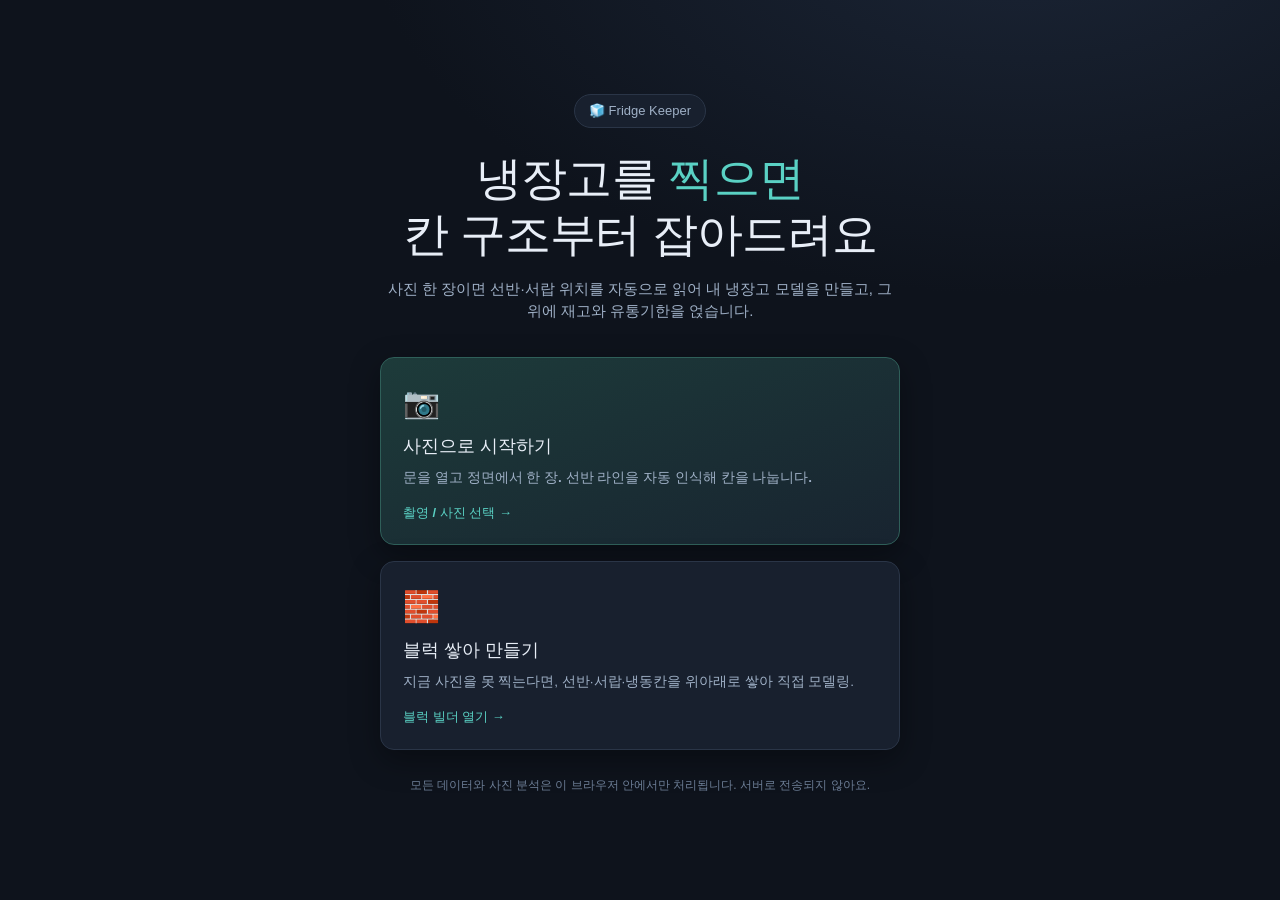
==== index.html @ f1666bd2 "냉장칸·냉장고문·냉동칸 세 구역을 각각 찍어 한 냉장고로 합치도록 변경 사진 한 장으로 냉장고 전체 구조를 잡게 돼 있었지만, 실제 냉장고는 한 장에 담기지 않는다. 구역별로 찍어" ====
<!DOCTYPE html>
<html lang="ko">
<head>
<meta charset="utf-8" />
<meta name="viewport" content="width=device-width, initial-scale=1, viewport-fit=cover" />
<title>냉장고 재고 정리 · Fridge Keeper</title>
<meta name="description" content="냉장고 사진 한 장으로 칸 구조를 자동으로 파악하고, 칸마다 식재료 재고와 유통기한을 관리하는 앱" />
<meta name="theme-color" content="#0f1520" />
<link rel="stylesheet" href="assets/styles.css" />
<link rel="icon" href="data:image/svg+xml,%3Csvg xmlns='http://www.w3.org/2000/svg' viewBox='0 0 32 32'%3E%3Ctext y='26' font-size='26'%3E%F0%9F%A7%8A%3C/text%3E%3C/svg%3E" />
</head>
<body>

<!-- ─────────────── 1. 시작 화면 ─────────────── -->
<section class="screen" id="screen-welcome" data-screen="welcome">
  <div class="hero">
    <div class="hero-badge">🧊 Fridge Keeper</div>
    <h1>냉장고를 <em>찍으면</em><br />칸 구조부터 잡아드려요</h1>
    <p class="hero-sub">
      사진 한 장이면 선반·서랍 위치를 자동으로 읽어 내 냉장고 모델을 만들고,
      그 위에 재고와 유통기한을 얹습니다.
    </p>

    <div class="start-grid">
      <button class="start-card primary" id="btn-start-photo">
        <span class="start-icon">📷</span>
        <span class="start-title">사진으로 시작하기</span>
        <span class="start-desc">문을 열고 정면에서 한 장. 선반 라인을 자동 인식해 칸을 나눕니다.</span>
        <span class="start-cta">촬영 / 사진 선택 →</span>
      </button>

      <button class="start-card" id="btn-start-blocks">
        <span class="start-icon">🧱</span>
        <span class="start-title">블럭 쌓아 만들기</span>
        <span class="start-desc">지금 사진을 못 찍는다면, 선반·서랍·냉동칸을 위아래로 쌓아 직접 모델링.</span>
        <span class="start-cta">블럭 빌더 열기 →</span>
      </button>
    </div>

    <p class="hero-note" id="welcome-resume-wrap" hidden>
      저장된 냉장고가 있습니다 —
      <button class="linkish" id="btn-resume">이어서 사용하기</button>
    </p>
    <p class="hero-note tiny">모든 데이터와 사진 분석은 이 브라우저 안에서만 처리됩니다. 서버로 전송되지 않아요.</p>
  </div>
</section>

<!-- ─────────────── 2. 사진 스캔 화면 ─────────────── -->
<section class="screen" id="screen-scan" data-screen="scan" hidden>
  <header class="topbar">
    <button class="ghost" data-back="welcome">← 뒤로</button>
    <strong>사진으로 구조 파악</strong>
    <button class="ghost" id="btn-scan-to-blocks">블럭으로 만들기</button>
  </header>

  <div class="scan-wrap">
    <p class="section-lead">냉장고 한 대는 사진 한 장에 다 담기지 않습니다. <b>구역별로 한 장씩</b> 찍어 하나로 합칩니다. 안 찍은 구역은 건너뛰어도 됩니다.</p>
    <div class="section-tabs" id="section-tabs"></div>

    <div class="scan-cols">
      <div class="editor-col">
        <!-- 업로드 -->
        <div class="pane" id="scan-upload">
          <label class="dropzone" id="dropzone">
            <input type="file" id="file-input" accept="image/*" capture="environment" hidden />
            <span class="dz-icon">📷</span>
            <span class="dz-title" id="dz-title">사진을 올려주세요</span>
            <span class="dz-desc" id="dz-desc"></span>
          </label>
          <ul class="tips">
            <li>내부 조명이 켜진 상태가 인식률이 가장 좋아요</li>
            <li>선반·포켓 앞면 라인이 가려지지 않게 살짝 물러나서 촬영</li>
            <li>눕혀 찍혔으면 인식 후 <b>↻ 회전</b>으로 세우면 됩니다</li>
          </ul>
        </div>

        <!-- 인식 결과 편집 -->
        <div class="pane" id="scan-result" hidden>
          <div class="editor-head">
            <span class="conf" id="conf-chip">분석 중…</span>
            <div class="editor-actions">
              <button class="chip" id="btn-add-line">+ 칸 나누기</button>
              <button class="chip" id="btn-rotate">↻ 회전</button>
              <button class="chip" id="btn-repick">다른 사진</button>
              <button class="chip" id="btn-drop-section">이 구역 지우기</button>
            </div>
          </div>
          <div class="photo-editor" id="photo-editor">
            <img id="photo-preview" alt="냉장고 구역 사진" />
            <div class="lines" id="lines-layer"></div>
          </div>
          <p class="hint">가로선 = 칸 경계. 선을 <b>위아래로 끌어</b> 맞추고 ✕ 로 지웁니다. 세로 점선은 자동 감지된 좌우 칸막이입니다.</p>
          <div class="zone-type-list" id="scan-zone-types"></div>
        </div>
      </div>

      <div class="preview-col">
        <h3>완성될 냉장고</h3>
        <div class="mini-fridge" id="scan-preview"></div>
        <p class="compose-note" id="compose-note"></p>
        <button class="primary big" id="btn-confirm-scan">이 구조로 시작하기 →</button>
      </div>
    </div>
  </div>
</section>

<!-- ─────────────── 3. 블럭 빌더 화면 ─────────────── -->
<section class="screen" id="screen-blocks" data-screen="blocks" hidden>
  <header class="topbar">
    <button class="ghost" data-back="welcome">← 뒤로</button>
    <strong>블럭 쌓기로 냉장고 만들기</strong>
    <button class="ghost" id="btn-blocks-to-scan">사진으로 만들기</button>
  </header>

  <div class="blocks-wrap">
    <div class="builder-col">
      <div class="palette" id="palette"></div>
      <ol class="block-list" id="block-list"></ol>
      <label class="field door-field">
        <span>도어 포켓</span>
        <select id="blocks-door">
          <option value="0">없음</option>
          <option value="2">2칸</option>
          <option value="3" selected>3칸</option>
          <option value="4">4칸</option>
        </select>
      </label>
    </div>
    <div class="preview-col">
      <h3>미리보기</h3>
      <div class="mini-fridge" id="blocks-preview"></div>
      <button class="primary big" id="btn-confirm-blocks">이 구조로 시작하기 →</button>
      <p class="hint">위에서부터 아래로 쌓입니다. 블럭을 눌러 높이·좌우 분할·이름을 바꿔보세요.</p>
    </div>
  </div>
</section>

<!-- ─────────────── 4. 메인 앱 ─────────────── -->
<section class="screen" id="screen-main" data-screen="main" hidden>
  <header class="appbar">
    <div class="appbar-left">
      <span class="logo">🧊</span>
      <input id="fridge-name" class="name-input" maxlength="24" />
    </div>
    <div class="stat-pills" id="stat-pills"></div>
    <div class="appbar-right">
      <input id="search" class="search" type="search" placeholder="식재료 검색…" />
      <div class="menu">
        <button class="ghost" id="btn-menu">⋯</button>
        <div class="menu-pop" id="menu-pop" hidden>
          <button data-menu="rebuild">구조 다시 만들기</button>
          <button data-menu="aikey">AI 인식 설정</button>
          <button data-menu="export">JSON 내보내기</button>
          <button data-menu="import">JSON 가져오기</button>
          <button data-menu="reset" class="danger">전체 초기화</button>
        </div>
      </div>
    </div>
  </header>

  <main class="app-body">
    <div class="fridge-col">
      <div class="fridge-stage" id="fridge-stage"></div>
      <div class="legend">
        <span><i class="dot ok"></i> 넉넉</span>
        <span><i class="dot warn"></i> 임박 (3일 이내)</span>
        <span><i class="dot bad"></i> 지남</span>
        <span class="legend-hint">칸을 클릭하면 재고가 열립니다</span>
      </div>
    </div>

    <aside class="side-col">
      <div class="tabs">
        <button class="tab active" data-tab="zone">선택한 칸</button>
        <button class="tab" data-tab="alerts">유통기한</button>
        <button class="tab" data-tab="all">전체 목록</button>
      </div>

      <div class="tab-pane" data-pane="zone">
        <div class="zone-head" id="zone-head"></div>
        <button class="scan-items-btn" id="btn-scan-items">📸 사진으로 이 칸 채우기 <span class="sub">AI가 품목을 읽어 후보를 만들어줍니다</span></button>
        <form class="add-form" id="add-form">
          <input type="hidden" id="item-id" />
          <div class="row">
            <input id="item-name" placeholder="식재료 이름 (예: 대파)" required maxlength="30" />
          </div>
          <div class="row">
            <select id="item-cat"></select>
            <input id="item-qty" type="number" min="0" step="0.5" value="1" />
            <input id="item-unit" placeholder="단위" value="개" maxlength="6" />
          </div>
          <div class="row">
            <label class="mini-label">유통기한
              <input id="item-exp" type="date" />
            </label>
            <div class="quick-dates">
              <button type="button" class="chip" data-days="3">+3일</button>
              <button type="button" class="chip" data-days="7">+7일</button>
              <button type="button" class="chip" data-days="30">+30일</button>
            </div>
          </div>
          <div class="row">
            <input id="item-memo" placeholder="메모 (선택)" maxlength="60" />
          </div>
          <div class="row form-actions">
            <button class="primary" type="submit" id="submit-item">칸에 담기</button>
            <button class="ghost" type="button" id="cancel-edit" hidden>편집 취소</button>
          </div>
        </form>
        <ul class="item-list" id="zone-items"></ul>
      </div>

      <div class="tab-pane" data-pane="alerts" hidden>
        <ul class="item-list" id="alert-items"></ul>
      </div>

      <div class="tab-pane" data-pane="all" hidden>
        <ul class="item-list" id="all-items"></ul>
      </div>
    </aside>
  </main>
  <input type="file" id="import-input" accept="application/json" hidden />
</section>

<!-- ─────────────── AI 품목 인식 모달 ─────────────── -->
<div class="modal" id="modal-scan" hidden>
  <div class="modal-card">
    <header class="modal-head">
      <strong>📸 사진으로 품목 담기</strong>
      <span class="modal-zone" id="scan-target"></span>
      <button class="ghost" data-close-modal>✕</button>
    </header>

    <div class="modal-body">
      <div class="pane" id="ai-pick">
        <label class="dropzone slim" id="ai-dropzone">
          <input type="file" id="ai-file" accept="image/*" capture="environment" hidden />
          <span class="dz-icon">📷</span>
          <span class="dz-title">칸 사진을 찍거나 선택</span>
          <span class="dz-desc" id="ai-key-hint"></span>
        </label>
        <div class="demo-block">
          <p class="demo-title">API 키 없이 먼저 보기 — 실제 냉장고 사진 판독 샘플</p>
          <div class="demo-buttons" id="ai-demo-buttons"></div>
        </div>
      </div>

      <div class="pane" id="ai-busy" hidden>
        <p class="busy">사진을 판독하는 중…<br /><span class="tiny" id="ai-busy-sub"></span></p>
      </div>

      <div class="pane" id="ai-result" hidden>
        <p class="ai-summary" id="ai-summary"></p>
        <ul class="cand-list" id="ai-candidates"></ul>
        <p class="ai-warn" id="ai-unident"></p>
      </div>
    </div>

    <footer class="modal-foot" id="ai-foot" hidden>
      <button class="ghost" id="ai-back">다른 사진</button>
      <button class="primary" id="ai-commit">선택한 품목 담기</button>
    </footer>
  </div>
</div>

<!-- ─────────────── AI 설정 모달 ─────────────── -->
<div class="modal" id="modal-key" hidden>
  <div class="modal-card narrow">
    <header class="modal-head">
      <strong>AI 인식 설정</strong>
      <button class="ghost" data-close-modal>✕</button>
    </header>
    <div class="modal-body">
      <p class="tiny dim">
        사진 판독은 Claude 비전 모델(<code id="ai-model-name"></code>)을 브라우저에서 직접 호출합니다.
        키는 이 브라우저의 localStorage에만 저장되고 다른 서버로 전송되지 않지만,
        <b>브라우저에 키를 두는 것은 안전한 방식이 아닙니다.</b> 본인 기기에서 개인용으로만 쓰고,
        쓰지 않을 땐 지워두세요. 공용 PC에서는 등록하지 마세요.
      </p>
      <input id="ai-key-input" class="key-input" type="password" placeholder="sk-ant-..." autocomplete="off" />
      <div class="key-actions">
        <button class="ghost" id="ai-key-clear">키 삭제</button>
        <button class="primary" id="ai-key-save">저장</button>
      </div>
      <p class="tiny dim">키 없이도 아래 샘플 판독 결과로 기능을 그대로 체험할 수 있습니다.</p>
    </div>
  </div>
</div>

<div class="toast" id="toast" hidden></div>

<script src="js/store.js"></script>
<script src="js/render.js"></script>
<script src="js/vision.js"></script>
<script src="js/blocks.js"></script>
<script src="js/ai-demo.js"></script>
<script src="js/ai.js"></script>
<script src="js/app.js"></script>
</body>
</html>
---- assets/styles.css ----
/* ── Fridge Keeper ─────────────────────────────────────────── */
:root{
  --bg:#0e131c; --bg-2:#141b27; --panel:#18202e; --panel-2:#1e2836;
  --line:#2a3547; --line-soft:#222c3c;
  --ink:#e8eef7; --ink-dim:#9fb0c6; --ink-faint:#6c7d95;
  --brand:#5ad1c4; --brand-ink:#06231f;
  --ok:#4ade80; --warn:#fbbf24; --bad:#f87171;
  --radius:14px; --radius-sm:9px;
  --shadow:0 10px 30px rgba(0,0,0,.35);
  font-synthesis-weight:none;
  color-scheme:dark;
}
*{box-sizing:border-box}
[hidden]{display:none !important}
input,select,button{accent-color:var(--brand)}
html,body{margin:0;height:100%}
html{background:var(--bg)}
body{
  background:radial-gradient(1200px 700px at 80% -10%, #1b2536 0%, var(--bg) 55%) fixed;
  color:var(--ink);
  font-family:-apple-system,BlinkMacSystemFont,"Apple SD Gothic Neo","Pretendard","Noto Sans KR",Segoe UI,Roboto,sans-serif;
  font-size:15px; line-height:1.5; -webkit-text-size-adjust:100%;
}
button,input,select{font:inherit;color:inherit}
button{cursor:pointer;border:none;background:none}
h1,h2,h3{margin:0;font-weight:700;letter-spacing:-.02em}
em{font-style:normal;color:var(--brand)}
.screen{min-height:100dvh;display:flex;flex-direction:column}

/* buttons */
.primary{background:var(--brand);color:var(--brand-ink);font-weight:700;border-radius:var(--radius-sm);padding:10px 16px}
.primary:hover{filter:brightness(1.08)}
.primary.big{width:100%;padding:14px;font-size:16px;margin-top:14px}
.ghost{color:var(--ink-dim);padding:8px 12px;border-radius:var(--radius-sm)}
.ghost:hover{background:var(--panel-2);color:var(--ink)}
.chip{background:var(--panel-2);border:1px solid var(--line);color:var(--ink-dim);
  border-radius:999px;padding:5px 11px;font-size:12.5px}
.chip:hover{border-color:var(--brand);color:var(--ink)}
.chip.on{background:var(--brand);border-color:var(--brand);color:var(--brand-ink);font-weight:700}
.linkish{color:var(--brand);text-decoration:underline;padding:0}
.danger{color:var(--bad)}

/* ── 시작 화면 ── */
.hero{margin:auto;max-width:880px;padding:48px 22px;text-align:center}
.hero-badge{display:inline-block;background:var(--panel);border:1px solid var(--line);
  border-radius:999px;padding:6px 14px;font-size:13px;color:var(--ink-dim);margin-bottom:22px}
.hero h1{font-size:clamp(30px,6vw,46px);line-height:1.22}
.hero-sub{color:var(--ink-dim);max-width:520px;margin:16px auto 34px}
.start-grid{display:grid;gap:16px;grid-template-columns:repeat(auto-fit,minmax(270px,1fr));text-align:left}
.start-card{background:var(--panel);border:1px solid var(--line);border-radius:var(--radius);
  padding:22px;display:flex;flex-direction:column;gap:8px;transition:.16s;box-shadow:var(--shadow)}
.start-card:hover{transform:translateY(-3px);border-color:var(--brand)}
.start-card.primary{background:linear-gradient(160deg,#1d3b3a,#182430);color:var(--ink);border-color:#2f5f59}
.start-icon{font-size:30px}
.start-title{font-size:18px;font-weight:700}
.start-desc{color:var(--ink-dim);font-size:13.5px;line-height:1.55}
.start-cta{color:var(--brand);font-size:13px;font-weight:700;margin-top:6px}
.hero-note{color:var(--ink-dim);margin-top:26px;font-size:13.5px}
.hero-note.tiny{font-size:12px;color:var(--ink-faint)}

/* ── 공통 바 ── */
.topbar{display:flex;align-items:center;justify-content:space-between;gap:10px;
  padding:12px 16px;border-bottom:1px solid var(--line);background:var(--bg-2);position:sticky;top:0;z-index:5}
.topbar strong{font-size:15px}

/* ── 스캔 ── */
.scan-wrap{flex:1;padding:20px;max-width:1120px;margin:0 auto;width:100%}
.dropzone{display:flex;flex-direction:column;align-items:center;gap:10px;text-align:center;
  border:2px dashed var(--line);border-radius:var(--radius);padding:56px 24px;cursor:pointer;background:var(--panel);transition:.16s}
.dropzone:hover,.dropzone.drag{border-color:var(--brand);background:var(--panel-2)}
.dz-icon{font-size:40px}
.dz-title{font-size:17px;font-weight:700}
.dz-desc{color:var(--ink-dim);font-size:13.5px}
.tips{color:var(--ink-faint);font-size:13px;margin:20px auto 0;max-width:560px;padding-left:20px}
.tips li{margin:6px 0}

.scan-cols{display:grid;grid-template-columns:1.35fr .8fr;gap:22px;align-items:start}
.editor-head{display:flex;justify-content:space-between;align-items:center;gap:10px;margin-bottom:10px;flex-wrap:wrap}
.editor-actions{display:flex;gap:6px;flex-wrap:wrap}
.conf{font-size:13px;color:var(--ink-dim);background:var(--panel);border:1px solid var(--line);
  border-radius:999px;padding:5px 12px}
.conf b{color:var(--ink)}
.photo-editor{position:relative;display:inline-block;border-radius:var(--radius);overflow:hidden;
  background:#000;border:1px solid var(--line);touch-action:none;user-select:none;max-width:100%}
.photo-editor img{display:block;max-width:100%;max-height:66dvh;width:auto;height:auto}
.lines{position:absolute;inset:0}
.shelf-line{position:absolute;left:0;right:0;height:0;cursor:ns-resize}
.shelf-line::before{content:"";position:absolute;left:0;right:0;top:-1px;height:2px;
  background:var(--brand);box-shadow:0 0 0 1px rgba(0,0,0,.45)}
.shelf-line::after{content:"";position:absolute;left:0;right:0;top:-11px;height:22px}
.shelf-line .grip{position:absolute;left:8px;top:-11px;height:22px;padding:0 9px;border-radius:999px;
  background:var(--brand);color:var(--brand-ink);font-size:11px;font-weight:700;display:flex;align-items:center}
.shelf-line .kill{position:absolute;right:8px;top:-11px;width:22px;height:22px;border-radius:50%;
  background:rgba(10,14,20,.85);color:#fff;font-size:12px;line-height:22px;text-align:center;border:1px solid var(--line)}
.split-line{position:absolute;width:0;border-left:2px dashed rgba(90,209,196,.75);pointer-events:none}
.hint{color:var(--ink-faint);font-size:12.5px;margin-top:10px}

.preview-col h3{font-size:14px;color:var(--ink-dim);margin-bottom:10px}
.mini-fridge{background:var(--panel);border:1px solid var(--line);border-radius:var(--radius);padding:12px}
.mini-fridge svg{display:block;width:100%;height:auto}
.zone-type-list{margin-top:12px;display:flex;flex-direction:column;gap:6px;max-height:230px;overflow:auto}
.zone-type-row{display:flex;align-items:center;gap:8px;background:var(--panel);border:1px solid var(--line);
  border-radius:var(--radius-sm);padding:6px 8px}
.zone-type-row input{flex:1;min-width:0;background:transparent;border:none;font-size:13.5px}
.zone-type-row select{background:var(--panel-2);border:1px solid var(--line);border-radius:7px;padding:4px 6px;font-size:12.5px}
.field{display:flex;align-items:center;justify-content:space-between;gap:10px;margin-top:12px;
  background:var(--panel);border:1px solid var(--line);border-radius:var(--radius-sm);padding:8px 12px;font-size:13.5px}
.field select{background:var(--panel-2);border:1px solid var(--line);border-radius:7px;padding:5px 8px}

/* ── 블럭 빌더 ── */
.blocks-wrap{flex:1;padding:20px;max-width:1000px;margin:0 auto;width:100%;
  display:grid;grid-template-columns:1.25fr .75fr;gap:22px;align-items:start}
.palette{display:flex;gap:8px;flex-wrap:wrap;margin-bottom:14px}
.block-list{list-style:none;margin:0;padding:0;display:flex;flex-direction:column;gap:8px}
.block-row{background:var(--panel);border:1px solid var(--line);border-radius:var(--radius-sm);padding:10px 12px;
  display:grid;grid-template-columns:auto 1fr auto;gap:10px;align-items:center}
.block-row .bi{font-size:20px}
.block-row .bmeta{display:flex;flex-direction:column;gap:6px;min-width:0}
.block-row input.bname{background:transparent;border:none;font-weight:600;font-size:14px;padding:0}
.block-ctrls{display:flex;gap:6px;align-items:center;flex-wrap:wrap}
.block-ctrls label{font-size:11.5px;color:var(--ink-faint);display:flex;align-items:center;gap:4px}
.block-ctrls .uval{color:var(--ink-dim);min-width:2.2em}
.block-ctrls select,.block-ctrls input[type=range]{background:var(--panel-2);border:1px solid var(--line);
  border-radius:6px;padding:2px 5px;font-size:12px}
.block-move{display:flex;flex-direction:column;gap:3px}
.block-move button{width:26px;height:22px;border-radius:6px;background:var(--panel-2);border:1px solid var(--line);
  color:var(--ink-dim);font-size:11px;line-height:1}
.block-move button:hover{color:var(--ink);border-color:var(--brand)}
.empty-note{color:var(--ink-faint);font-size:13px;border:1px dashed var(--line);border-radius:var(--radius-sm);
  padding:22px;text-align:center}

/* ── 메인 앱 ── */
.appbar{display:flex;align-items:center;gap:14px;padding:10px 16px;border-bottom:1px solid var(--line);
  background:var(--bg-2);position:sticky;top:0;z-index:20;flex-wrap:wrap}
.appbar-left{display:flex;align-items:center;gap:8px}
.logo{font-size:20px}
.name-input{background:transparent;border:1px solid transparent;border-radius:7px;padding:5px 8px;
  font-weight:700;font-size:16px;width:13ch;min-width:9ch}
.name-input:hover,.name-input:focus{border-color:var(--line);outline:none;background:var(--panel)}
.stat-pills{display:flex;gap:7px;flex-wrap:wrap}
.pill{background:var(--panel);border:1px solid var(--line);border-radius:999px;padding:4px 11px;font-size:12.5px;color:var(--ink-dim)}
.pill b{color:var(--ink)}
.pill.warn{border-color:#5b4416;color:var(--warn)} .pill.warn b{color:var(--warn)}
.pill.bad{border-color:#5c2a2a;color:var(--bad)} .pill.bad b{color:var(--bad)}
.appbar-right{margin-left:auto;display:flex;align-items:center;gap:8px}
.search{background:var(--panel);border:1px solid var(--line);border-radius:999px;padding:7px 14px;width:190px}
.search:focus{outline:none;border-color:var(--brand)}
.menu{position:relative}
.menu-pop{position:absolute;right:0;top:110%;background:var(--panel);border:1px solid var(--line);
  border-radius:var(--radius-sm);box-shadow:var(--shadow);min-width:170px;padding:6px;z-index:30;display:flex;flex-direction:column}
.menu-pop button{text-align:left;padding:8px 10px;border-radius:7px;font-size:13.5px;color:var(--ink-dim)}
.menu-pop button:hover{background:var(--panel-2);color:var(--ink)}

.app-body{flex:1;display:grid;grid-template-columns:minmax(320px,1fr) minmax(340px,420px);gap:20px;
  padding:20px;max-width:1180px;margin:0 auto;width:100%;align-items:start}
.fridge-stage{background:var(--panel);border:1px solid var(--line);border-radius:var(--radius);padding:14px}
.fridge-stage svg{display:block;width:100%;height:auto;max-height:74dvh}
.legend{display:flex;gap:14px;flex-wrap:wrap;color:var(--ink-faint);font-size:12px;margin-top:10px;align-items:center}
.legend .dot{display:inline-block;width:8px;height:8px;border-radius:50%;margin-right:5px;vertical-align:middle}
.dot.ok{background:var(--ok)} .dot.warn{background:var(--warn)} .dot.bad{background:var(--bad)}
.legend-hint{margin-left:auto}

/* zone svg */
.zone{cursor:pointer}
.zone rect.zbg{fill:rgba(255,255,255,.045);stroke:var(--line);stroke-width:1;rx:4}
.zone:hover rect.zbg{fill:rgba(90,209,196,.14);stroke:var(--brand)}
.zone.sel rect.zbg{fill:rgba(90,209,196,.2);stroke:var(--brand);stroke-width:2}
.zone text{fill:var(--ink);font-size:8px;font-weight:600;pointer-events:none}
.zone text.zcount{fill:var(--ink-faint);font-size:6.4px;font-weight:400}
.zone text.zitem{fill:var(--ink-dim);font-size:6.2px;font-weight:400}
.fridge-shell{fill:none;stroke:var(--line);stroke-width:2;rx:10}

/* side */
.side-col{background:var(--panel);border:1px solid var(--line);border-radius:var(--radius);
  padding:14px;position:sticky;top:78px}
.tabs{display:flex;gap:6px;margin-bottom:12px}
.tab{flex:1;padding:8px;border-radius:8px;font-size:13px;color:var(--ink-dim);background:var(--panel-2);border:1px solid var(--line)}
.tab.active{background:var(--brand);color:var(--brand-ink);font-weight:700;border-color:var(--brand)}
.zone-head{display:flex;align-items:baseline;gap:8px;margin-bottom:10px}
.zone-head h2{font-size:16px}
.zone-head span{color:var(--ink-faint);font-size:12.5px}
.add-form{display:flex;flex-direction:column;gap:8px;background:var(--panel-2);border:1px solid var(--line);
  border-radius:var(--radius-sm);padding:12px;margin-bottom:14px}
.add-form .row{display:flex;gap:8px;align-items:center}
.add-form input,.add-form select{background:var(--panel);border:1px solid var(--line);border-radius:7px;
  padding:8px 10px;min-width:0;flex:1}
.add-form input:focus,.add-form select:focus{outline:none;border-color:var(--brand)}
#item-qty{max-width:78px;flex:none} #item-unit{max-width:66px;flex:none}
.mini-label{display:flex;align-items:center;gap:6px;font-size:12px;color:var(--ink-faint);flex:1}
.quick-dates{display:flex;gap:5px}
.form-actions{justify-content:flex-end}

.item-list{list-style:none;margin:0;padding:0;display:flex;flex-direction:column;gap:7px;max-height:52dvh;overflow:auto}
.item{display:grid;grid-template-columns:auto 1fr auto;gap:10px;align-items:center;
  background:var(--panel-2);border:1px solid var(--line);border-radius:var(--radius-sm);padding:9px 11px}
.item.warn{border-color:#5b4416} .item.bad{border-color:#5c2a2a}
.item .emo{font-size:19px}
.item .info{min-width:0}
.item .nm{font-weight:600;font-size:14px;display:flex;gap:6px;align-items:center;flex-wrap:wrap}
.item .sub{color:var(--ink-faint);font-size:11.5px;margin-top:2px}
.item .dday{font-size:11px;padding:2px 7px;border-radius:999px;background:rgba(255,255,255,.06);color:var(--ink-dim)}
.item.warn .dday{background:rgba(251,191,36,.16);color:var(--warn)}
.item.bad .dday{background:rgba(248,113,113,.16);color:var(--bad)}
.item .acts{display:flex;gap:4px}
.item .acts button{width:28px;height:28px;border-radius:7px;background:var(--panel);border:1px solid var(--line);
  color:var(--ink-faint);font-size:12px}
.item .acts button:hover{color:var(--ink);border-color:var(--brand)}
.empty{color:var(--ink-faint);font-size:13px;text-align:center;padding:26px 10px;border:1px dashed var(--line);border-radius:var(--radius-sm)}

.toast{position:fixed;left:50%;bottom:26px;transform:translateX(-50%);background:var(--panel);
  border:1px solid var(--line);border-radius:999px;padding:10px 20px;font-size:13.5px;box-shadow:var(--shadow);z-index:100}

@media (max-width:900px){
  .scan-cols,.blocks-wrap,.app-body{grid-template-columns:1fr}
  .side-col{position:static}
  .appbar-right{width:100%;margin-left:0}
  .search{flex:1;width:auto}
  .fridge-stage svg{max-height:none}
  .item-list{max-height:none}
}

/* ── AI 품목 인식 ── */
.scan-items-btn{width:100%;display:flex;flex-direction:column;gap:2px;align-items:flex-start;
  background:linear-gradient(120deg,#1d3b3a,#1a2331);border:1px solid #2f5f59;border-radius:var(--radius-sm);
  padding:11px 14px;margin-bottom:12px;font-weight:700;font-size:14px}
.scan-items-btn:hover{border-color:var(--brand)}
.scan-items-btn .sub{font-weight:400;font-size:11.5px;color:var(--ink-dim)}

.modal{position:fixed;inset:0;background:rgba(6,10,16,.72);display:flex;align-items:center;
  justify-content:center;padding:18px;z-index:200}
.modal-card{background:var(--panel);border:1px solid var(--line);border-radius:var(--radius);
  box-shadow:var(--shadow);width:min(560px,100%);max-height:88dvh;display:flex;flex-direction:column}
.modal-card.narrow{width:min(430px,100%)}
.modal-head{display:flex;align-items:center;gap:10px;padding:13px 16px;border-bottom:1px solid var(--line)}
.modal-head strong{font-size:15px}
.modal-head .ghost{margin-left:auto}
.modal-zone{font-size:12.5px;color:var(--brand);background:rgba(90,209,196,.12);
  border-radius:999px;padding:3px 10px}
.modal-body{padding:16px;overflow:auto}
.modal-foot{display:flex;gap:8px;justify-content:flex-end;padding:12px 16px;border-top:1px solid var(--line)}
.dropzone.slim{padding:28px 18px}
.demo-block{margin-top:16px;border-top:1px dashed var(--line);padding-top:14px}
.demo-title{font-size:12.5px;color:var(--ink-faint);margin:0 0 9px}
.demo-buttons{display:flex;gap:7px;flex-wrap:wrap}
.busy{text-align:center;color:var(--ink-dim);padding:34px 10px;font-size:14px}
.tiny{font-size:11.5px} .dim{color:var(--ink-faint)}
.ai-summary{font-size:13px;color:var(--ink-dim);background:var(--panel-2);border:1px solid var(--line);
  border-radius:var(--radius-sm);padding:10px 12px;margin:0 0 12px}
.ai-warn{font-size:12px;color:var(--warn);background:rgba(251,191,36,.08);border:1px solid #5b4416;
  border-radius:var(--radius-sm);padding:9px 11px;margin:12px 0 0}
.cand-list{list-style:none;margin:0;padding:0;display:flex;flex-direction:column;gap:6px}
.cand{display:grid;grid-template-columns:auto auto 1fr auto;gap:9px;align-items:center;
  background:var(--panel-2);border:1px solid var(--line);border-radius:var(--radius-sm);padding:8px 11px}
.cand input[type=checkbox]{width:17px;height:17px;flex:none}
.cand .emo{font-size:18px}
.cand .nm{display:block;font-size:13.5px;font-weight:600}
.cand .meta{display:block;font-size:11px;color:var(--ink-faint);margin-top:3px;line-height:1.45}
.cand .conf{font-size:10.5px;padding:2px 7px;border-radius:999px;white-space:nowrap;
  background:rgba(74,222,128,.14);color:var(--ok)}
.cand .conf.mid{background:rgba(251,191,36,.14);color:var(--warn)}
.cand .conf.low{background:rgba(248,113,113,.14);color:var(--bad)}
.cand.off{opacity:.5}
.key-input{width:100%;background:var(--panel-2);border:1px solid var(--line);border-radius:var(--radius-sm);
  padding:10px 12px;margin:12px 0}
.key-actions{display:flex;gap:8px;justify-content:flex-end;margin-bottom:12px}
code{background:var(--panel-2);border-radius:5px;padding:1px 5px;font-size:11.5px}

/* ── 구역별 스캔 ── */
.section-lead{color:var(--ink-dim);font-size:13.5px;margin:0 0 12px}
.section-tabs{display:flex;gap:8px;margin-bottom:16px;flex-wrap:wrap}
.section-tab{flex:1;min-width:130px;display:flex;flex-direction:column;gap:3px;align-items:flex-start;
  background:var(--panel);border:1px solid var(--line);border-radius:var(--radius-sm);padding:9px 13px}
.section-tab:hover{border-color:var(--brand)}
.section-tab.active{border-color:var(--brand);background:var(--panel-2)}
.section-tab .st-name{font-weight:700;font-size:14px}
.section-tab .st-state{font-size:11.5px;color:var(--ink-faint)}
.section-tab.done .st-state{color:var(--ok)}
.section-tab.done .st-name::after{content:" ✓";color:var(--ok)}
.compose-note{font-size:12.5px;color:var(--ink-dim);margin:10px 0 0;text-align:center}
.primary:disabled{opacity:.45;cursor:not-allowed}
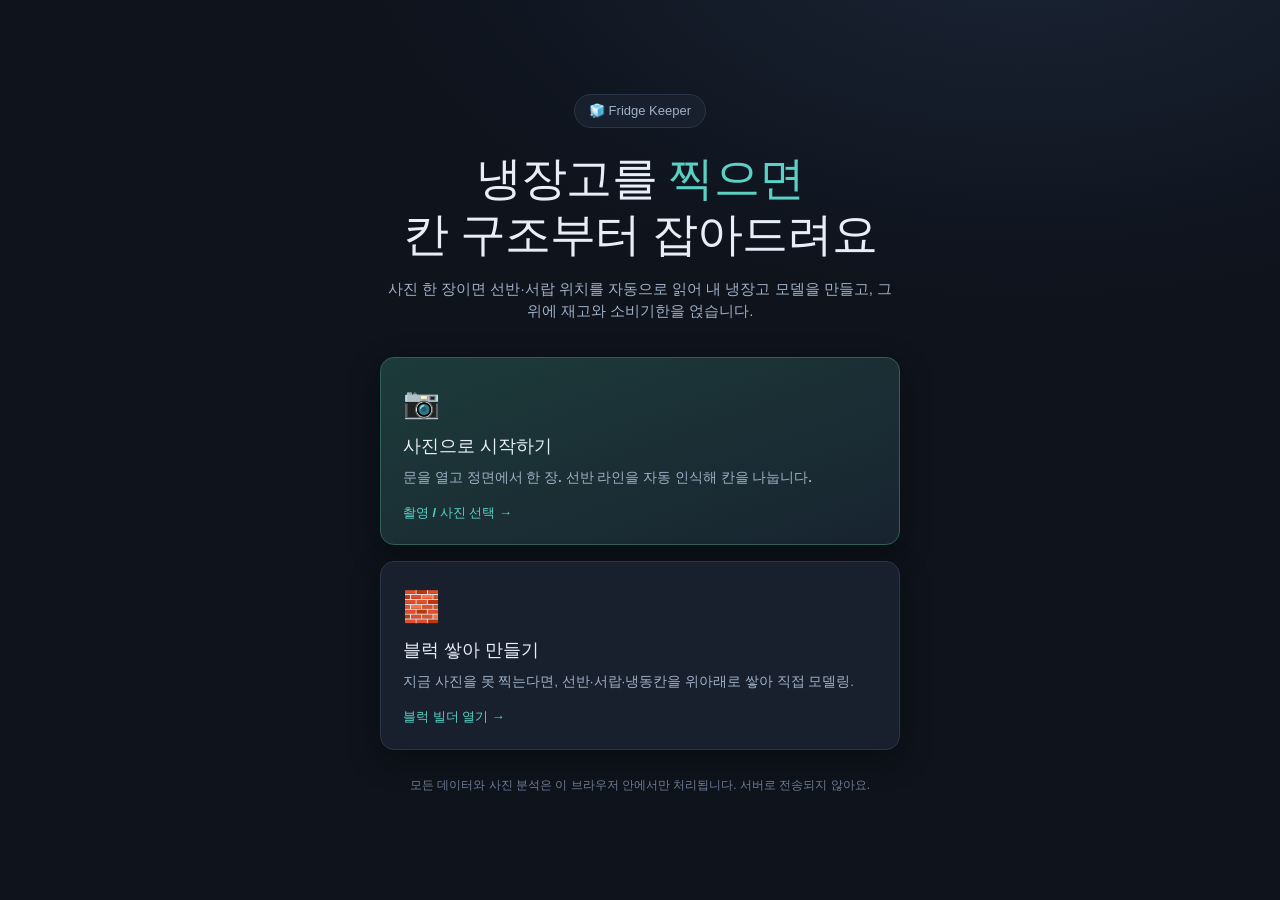
==== commit 40c184a5: "항목을 다른 칸으로 옮기는 기능 담은 뒤에는 칸을 바꿀 방법이 없어 잘못 넣으면 지우고 다시 넣어야 했다.  - 항목 줄에 ⇄ 버튼 추가. 누르면 전체 칸 목록이 뜨고(현재 칸은 " ====
--- a/index.html
+++ b/index.html
@@ -4,8 +4,14 @@
 <meta charset="utf-8" />
 <meta name="viewport" content="width=device-width, initial-scale=1, viewport-fit=cover" />
 <title>냉장고 재고 정리 · Fridge Keeper</title>
-<meta name="description" content="냉장고 사진 한 장으로 칸 구조를 자동으로 파악하고, 칸마다 식재료 재고와 유통기한을 관리하는 앱" />
+<meta name="description" content="냉장고 사진 한 장으로 칸 구조를 자동으로 파악하고, 칸마다 식재료 재고와 소비기한을 관리하는 앱" />
 <meta name="theme-color" content="#0f1520" />
+<link rel="manifest" href="manifest.webmanifest" />
+<link rel="apple-touch-icon" href="assets/apple-touch-icon.png" />
+<meta name="apple-mobile-web-app-capable" content="yes" />
+<meta name="apple-mobile-web-app-status-bar-style" content="black-translucent" />
+<meta name="apple-mobile-web-app-title" content="냉장고" />
+<meta name="mobile-web-app-capable" content="yes" />
 <link rel="stylesheet" href="assets/styles.css" />
 <link rel="icon" href="data:image/svg+xml,%3Csvg xmlns='http://www.w3.org/2000/svg' viewBox='0 0 32 32'%3E%3Ctext y='26' font-size='26'%3E%F0%9F%A7%8A%3C/text%3E%3C/svg%3E" />
 </head>
@@ -18,7 +24,7 @@
     <h1>냉장고를 <em>찍으면</em><br />칸 구조부터 잡아드려요</h1>
     <p class="hero-sub">
       사진 한 장이면 선반·서랍 위치를 자동으로 읽어 내 냉장고 모델을 만들고,
-      그 위에 재고와 유통기한을 얹습니다.
+      그 위에 재고와 소비기한을 얹습니다.
     </p>
 
     <div class="start-grid">
@@ -41,6 +47,10 @@
       저장된 냉장고가 있습니다 —
       <button class="linkish" id="btn-resume">이어서 사용하기</button>
     </p>
+    <p class="hero-note">
+      <button class="chip" id="btn-install" hidden>📲 홈 화면에 추가</button>
+      <span class="ios-tip" id="ios-tip" hidden>📲 아이폰에서는 <b>공유 버튼 → 홈 화면에 추가</b> 로 앱처럼 쓸 수 있어요</span>
+    </p>
     <p class="hero-note tiny">모든 데이터와 사진 분석은 이 브라우저 안에서만 처리됩니다. 서버로 전송되지 않아요.</p>
   </div>
 </section>
@@ -62,7 +72,7 @@
         <!-- 업로드 -->
         <div class="pane" id="scan-upload">
           <label class="dropzone" id="dropzone">
-            <input type="file" id="file-input" accept="image/*" capture="environment" hidden />
+            <input type="file" id="file-input" accept="image/*" hidden />
             <span class="dz-icon">📷</span>
             <span class="dz-title" id="dz-title">사진을 올려주세요</span>
             <span class="dz-desc" id="dz-desc"></span>
@@ -81,6 +91,7 @@
             <div class="editor-actions">
               <button class="chip" id="btn-add-line">+ 칸 나누기</button>
               <button class="chip" id="btn-rotate">↻ 회전</button>
+              <button class="chip" id="btn-full-frame" title="인식 범위를 사진 가장자리까지 넓힙니다">⤢ 가장자리까지 인식</button>
               <button class="chip" id="btn-repick">다른 사진</button>
               <button class="chip" id="btn-drop-section">이 구역 지우기</button>
             </div>
@@ -172,7 +183,7 @@
     <aside class="side-col">
       <div class="tabs">
         <button class="tab active" data-tab="zone">선택한 칸</button>
-        <button class="tab" data-tab="alerts">유통기한</button>
+        <button class="tab" data-tab="alerts">소비기한</button>
         <button class="tab" data-tab="all">전체 목록</button>
       </div>
 
@@ -190,7 +201,7 @@
             <input id="item-unit" placeholder="단위" value="개" maxlength="6" />
           </div>
           <div class="row">
-            <label class="mini-label">유통기한
+            <label class="mini-label">소비기한
               <input id="item-exp" type="date" />
             </label>
             <div class="quick-dates">
@@ -201,6 +212,11 @@
           </div>
           <div class="row">
             <input id="item-memo" placeholder="메모 (선택)" maxlength="60" />
+          </div>
+          <div class="row">
+            <label class="mini-label wide">담을 칸
+              <select id="item-zone"></select>
+            </label>
           </div>
           <div class="row form-actions">
             <button class="primary" type="submit" id="submit-item">칸에 담기</button>
@@ -234,7 +250,7 @@
     <div class="modal-body">
       <div class="pane" id="ai-pick">
         <label class="dropzone slim" id="ai-dropzone">
-          <input type="file" id="ai-file" accept="image/*" capture="environment" hidden />
+          <input type="file" id="ai-file" accept="image/*" hidden />
           <span class="dz-icon">📷</span>
           <span class="dz-title">칸 사진을 찍거나 선택</span>
           <span class="dz-desc" id="ai-key-hint"></span>
@@ -287,6 +303,20 @@
   </div>
 </div>
 
+<!-- ─────────────── 칸 옮기기 ─────────────── -->
+<div class="modal" id="modal-move" hidden>
+  <div class="modal-card narrow">
+    <header class="modal-head">
+      <strong>칸 옮기기</strong>
+      <span class="modal-zone" id="move-item-name"></span>
+      <button class="ghost" data-close-modal>✕</button>
+    </header>
+    <div class="modal-body">
+      <ul class="zone-picker" id="move-zone-list"></ul>
+    </div>
+  </div>
+</div>
+
 <div class="toast" id="toast" hidden></div>
 
 <script src="js/store.js"></script>
--- a/assets/styles.css
+++ b/assets/styles.css
@@ -77,6 +77,16 @@
 .scan-cols{display:grid;grid-template-columns:1.35fr .8fr;gap:22px;align-items:start}
 .editor-head{display:flex;justify-content:space-between;align-items:center;gap:10px;margin-bottom:10px;flex-wrap:wrap}
 .editor-actions{display:flex;gap:6px;flex-wrap:wrap}
+@media (max-width:900px){
+  /* 폰에서는 버튼이 여러 줄로 쌓여 사진이 화면 밖으로 밀린다 → 한 줄 가로 스크롤 */
+  .editor-actions{flex-wrap:nowrap;overflow-x:auto;padding-bottom:2px;-webkit-overflow-scrolling:touch}
+  .editor-actions .chip{flex:none}
+  .section-lead{font-size:12.5px;margin-bottom:9px}
+  .section-tabs{gap:6px;margin-bottom:11px}
+  .section-tab{min-width:104px;padding:7px 11px}
+  .section-tab .st-name{font-size:13px}
+  .editor-head{margin-bottom:8px}
+}
 .conf{font-size:13px;color:var(--ink-dim);background:var(--panel);border:1px solid var(--line);
   border-radius:999px;padding:5px 12px}
 .conf b{color:var(--ink)}
@@ -87,12 +97,38 @@
 .shelf-line{position:absolute;left:0;right:0;height:0;cursor:ns-resize}
 .shelf-line::before{content:"";position:absolute;left:0;right:0;top:-1px;height:2px;
   background:var(--brand);box-shadow:0 0 0 1px rgba(0,0,0,.45)}
-.shelf-line::after{content:"";position:absolute;left:0;right:0;top:-11px;height:22px}
-.shelf-line .grip{position:absolute;left:8px;top:-11px;height:22px;padding:0 9px;border-radius:999px;
+.shelf-line::after{content:"";position:absolute;left:0;right:0;top:-11px;height:22px;z-index:0}
+/* ::after 는 마지막 자식으로 그려져 버튼 위를 덮는다 → 버튼을 명시적으로 위로 올린다 */
+.shelf-line .grip{position:absolute;left:8px;top:-11px;height:22px;padding:0 9px;border-radius:999px;z-index:2;
   background:var(--brand);color:var(--brand-ink);font-size:11px;font-weight:700;display:flex;align-items:center}
-.shelf-line .kill{position:absolute;right:8px;top:-11px;width:22px;height:22px;border-radius:50%;
-  background:rgba(10,14,20,.85);color:#fff;font-size:12px;line-height:22px;text-align:center;border:1px solid var(--line)}
-.split-line{position:absolute;width:0;border-left:2px dashed rgba(90,209,196,.75);pointer-events:none}
+.shelf-line .kill{position:absolute;right:8px;top:-11px;width:22px;height:22px;border-radius:50%;z-index:2;
+  background:rgba(10,14,20,.85);color:#fff;font-size:12px;line-height:1;text-align:center;
+  border:1px solid var(--line);padding:0;cursor:pointer;display:flex;align-items:center;justify-content:center}
+/* 손가락용 타깃 확대 */
+@media (pointer:coarse){
+  .shelf-line .kill{width:34px;height:34px;top:-17px;right:6px;font-size:15px}
+  .shelf-line .grip{height:28px;top:-14px;font-size:12px;padding:0 11px}
+  .shelf-line::after{top:-16px;height:32px}
+}
+/* 좌우 칸막이 — 끌어서 옮길 수 있게 폭 있는 손잡이를 준다 */
+.split-line{position:absolute;width:26px;transform:translateX(-13px);cursor:ew-resize;touch-action:none;z-index:1}
+.split-line::before{content:"";position:absolute;left:12px;top:0;bottom:0;
+  border-left:2px dashed rgba(90,209,196,.85)}
+.split-line::after{content:"⇔";position:absolute;left:50%;top:22%;transform:translate(-50%,-50%);
+  width:26px;height:26px;border-radius:50%;background:rgba(10,14,20,.85);border:1px solid var(--brand);
+  color:var(--brand);font-size:12px;display:flex;align-items:center;justify-content:center}
+/* 칸마다 좌우 나누기 / 합치기 */
+.band-btn{position:absolute;left:50%;transform:translate(-50%,-50%);z-index:3;cursor:pointer;
+  background:rgba(10,14,20,.82);border:1px solid var(--line);color:var(--ink-dim);
+  border-radius:999px;padding:5px 12px;font-size:11.5px;white-space:nowrap}
+.band-btn:hover{border-color:var(--brand);color:var(--ink)}
+.band-btn.on{border-color:var(--brand);color:var(--brand)}
+@media (pointer:coarse){
+  .band-btn{padding:8px 15px;font-size:13px}
+  .split-line{width:34px;transform:translateX(-17px)}
+  .split-line::before{left:16px}
+  .split-line::after{width:32px;height:32px;font-size:14px}
+}
 .hint{color:var(--ink-faint);font-size:12.5px;margin-top:10px}
 
 .preview-col h3{font-size:14px;color:var(--ink-dim);margin-bottom:10px}
@@ -227,7 +263,8 @@
 .scan-items-btn .sub{font-weight:400;font-size:11.5px;color:var(--ink-dim)}
 
 .modal{position:fixed;inset:0;background:rgba(6,10,16,.72);display:flex;align-items:center;
-  justify-content:center;padding:18px;z-index:200}
+  justify-content:center;padding:18px;z-index:200;cursor:pointer}
+.modal-card{cursor:auto}
 .modal-card{background:var(--panel);border:1px solid var(--line);border-radius:var(--radius);
   box-shadow:var(--shadow);width:min(560px,100%);max-height:88dvh;display:flex;flex-direction:column}
 .modal-card.narrow{width:min(430px,100%)}
@@ -278,3 +315,26 @@
 .section-tab.done .st-name::after{content:" ✓";color:var(--ok)}
 .compose-note{font-size:12.5px;color:var(--ink-dim);margin:10px 0 0;text-align:center}
 .primary:disabled{opacity:.45;cursor:not-allowed}
+
+/* iOS 설치 안내 */
+.ios-tip{display:inline-block;background:var(--panel);border:1px solid var(--line);border-radius:999px;
+  padding:7px 14px;font-size:12.5px;color:var(--ink-dim)}
+.ios-tip b{color:var(--ink)}
+.ios-tip .share-icon{font-family:-apple-system,BlinkMacSystemFont,sans-serif}
+
+/* 칸 옮기기 */
+.mini-label.wide{flex:1}
+.mini-label.wide select{flex:1;min-width:0}
+.zone-picker{list-style:none;margin:0;padding:0;display:flex;flex-direction:column;gap:6px;max-height:60dvh;overflow:auto}
+.zone-picker button{width:100%;display:flex;align-items:center;gap:9px;text-align:left;cursor:pointer;
+  background:var(--panel-2);border:1px solid var(--line);border-radius:var(--radius-sm);padding:11px 13px;font-size:14px}
+.zone-picker button:hover{border-color:var(--brand)}
+.zone-picker button.current{border-color:var(--brand);color:var(--brand);cursor:default}
+.zone-picker .sec{color:var(--ink-faint);font-size:11.5px}
+.zone-picker .cnt{margin-left:auto;color:var(--ink-faint);font-size:11.5px}
+.item .acts button.move{font-size:14px}
+
+@media (pointer:coarse){
+  .item .acts button{width:34px;height:34px}
+  .item .acts{gap:6px}
+}
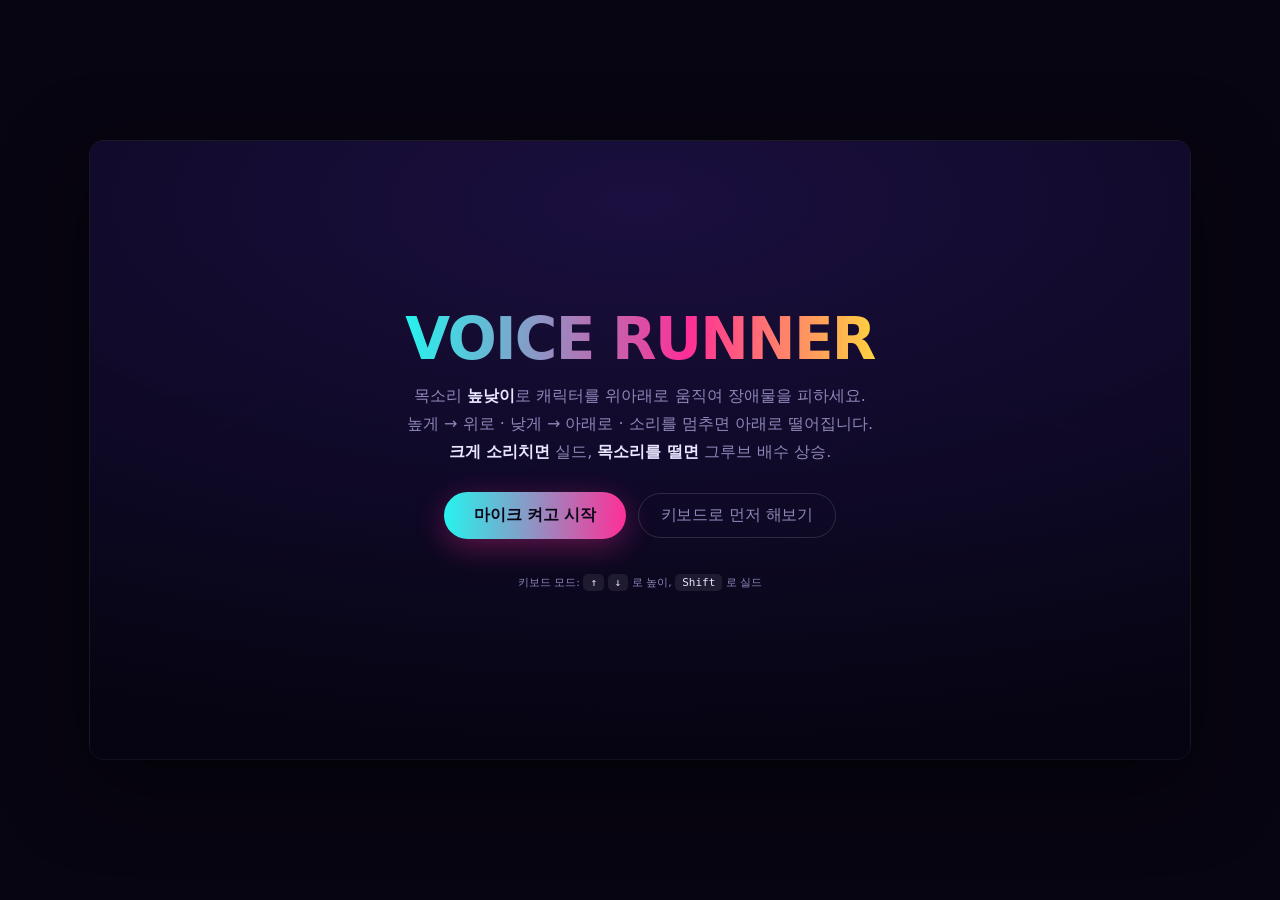
==== commit b6769f2f: "Add VOICE RUNNER: pitch-controlled endless runner 목소리 높낮이로 캐릭터 높이를 실시간 제어하는 러너 게임을 단일 index.html 로 구" ====
--- a/index.html
+++ b/index.html
@@ -1,330 +1,1020 @@
 <!DOCTYPE html>
 <html lang="ko">
 <head>
-<meta charset="utf-8" />
-<meta name="viewport" content="width=device-width, initial-scale=1, viewport-fit=cover" />
-<title>냉장고 재고 정리 · Fridge Keeper</title>
-<meta name="description" content="냉장고 사진 한 장으로 칸 구조를 자동으로 파악하고, 칸마다 식재료 재고와 소비기한을 관리하는 앱" />
-<meta name="theme-color" content="#0f1520" />
-<link rel="manifest" href="manifest.webmanifest" />
-<link rel="apple-touch-icon" href="assets/apple-touch-icon.png" />
-<meta name="apple-mobile-web-app-capable" content="yes" />
-<meta name="apple-mobile-web-app-status-bar-style" content="black-translucent" />
-<meta name="apple-mobile-web-app-title" content="냉장고" />
-<meta name="mobile-web-app-capable" content="yes" />
-<link rel="stylesheet" href="assets/styles.css" />
-<link rel="icon" href="data:image/svg+xml,%3Csvg xmlns='http://www.w3.org/2000/svg' viewBox='0 0 32 32'%3E%3Ctext y='26' font-size='26'%3E%F0%9F%A7%8A%3C/text%3E%3C/svg%3E" />
+<meta charset="utf-8">
+<meta name="viewport" content="width=device-width,initial-scale=1,viewport-fit=cover">
+<title>VOICE RUNNER — 목소리로 달리는 게임</title>
+<style>
+  :root{
+    --bg:#080512; --ink:#eae6ff; --dim:#8e86b8;
+    --hot:#ff2e97; --cool:#25f4ee; --gold:#ffd23f; --ghost:#9d7bff;
+  }
+  *{box-sizing:border-box}
+  html,body{height:100%}
+  body{
+    margin:0; background:var(--bg); color:var(--ink);
+    font-family:"Pretendard","Apple SD Gothic Neo",system-ui,-apple-system,"Segoe UI",sans-serif;
+    display:flex; align-items:center; justify-content:center;
+    overflow:hidden; -webkit-font-smoothing:antialiased;
+  }
+  #app{ position:relative; width:min(100vw,1100px); }
+  #stage{ position:relative; width:100%; aspect-ratio:16/9; }
+  canvas{ width:100%; height:100%; display:block; border-radius:14px;
+    box-shadow:0 0 0 1px #ffffff14, 0 24px 80px #0009; background:#0a0718; }
+
+  /* ---------- overlay ---------- */
+  .screen{
+    position:absolute; inset:0; display:none; flex-direction:column;
+    align-items:center; justify-content:center; text-align:center;
+    padding:24px; border-radius:14px;
+    background:radial-gradient(120% 90% at 50% 10%, #1b1040ee, #060411f5);
+    backdrop-filter:blur(3px);
+  }
+  .screen.on{ display:flex; }
+  h1{ margin:0; font-size:clamp(28px,5.2vw,58px); letter-spacing:-.03em; line-height:1 }
+  h1 span{ background:linear-gradient(92deg,var(--cool),var(--hot) 60%,var(--gold));
+    -webkit-background-clip:text; background-clip:text; color:transparent }
+  .sub{ color:var(--dim); margin:14px 0 26px; font-size:clamp(13px,1.6vw,16px); line-height:1.75 }
+  .sub b{ color:var(--ink); font-weight:600 }
+  button{
+    font:inherit; font-weight:700; letter-spacing:-.01em; cursor:pointer;
+    padding:13px 30px; border-radius:999px; border:0; color:#0b0618;
+    background:linear-gradient(92deg,var(--cool),var(--hot));
+    box-shadow:0 8px 30px #ff2e9755; transition:transform .12s ease, filter .12s ease;
+  }
+  button:hover{ transform:translateY(-2px); filter:brightness(1.08) }
+  button.ghost{ background:transparent; color:var(--dim); box-shadow:none;
+    border:1px solid #ffffff22; padding:11px 22px; font-weight:500 }
+  button.ghost:hover{ color:var(--ink) }
+  .row{ display:flex; gap:12px; align-items:center; flex-wrap:wrap; justify-content:center }
+
+  /* ---------- calibration ---------- */
+  #calMeter{ width:min(420px,80%); height:14px; border-radius:999px;
+    background:#ffffff12; overflow:hidden; margin:8px 0 4px }
+  #calFill{ height:100%; width:0%; background:linear-gradient(90deg,var(--cool),var(--hot)); transition:width .08s }
+  #calNote{ font-size:44px; font-weight:800; letter-spacing:-.02em; min-height:52px; font-variant-numeric:tabular-nums }
+  #calHint{ color:var(--dim); font-size:14px; min-height:22px }
+  .steps{ display:flex; gap:8px; margin-bottom:18px }
+  .steps i{ width:26px; height:4px; border-radius:2px; background:#ffffff1f }
+  .steps i.on{ background:var(--cool) }
+
+  /* ---------- gameover ---------- */
+  .stats{ display:flex; gap:28px; margin:18px 0 8px; flex-wrap:wrap; justify-content:center }
+  .stat{ min-width:92px }
+  .stat u{ display:block; text-decoration:none; color:var(--dim); font-size:12px; letter-spacing:.08em }
+  .stat b{ display:block; font-size:30px; font-variant-numeric:tabular-nums; letter-spacing:-.02em }
+  .tips{ color:var(--dim); font-size:13px; margin-top:16px; max-width:520px; line-height:1.7 }
+  .kbd{ font-size:11px; color:var(--dim); margin-top:22px }
+  .kbd code{ background:#ffffff14; padding:2px 7px; border-radius:5px; color:var(--ink) }
+  .err{ color:#ff7a7a; font-size:13px; margin-top:14px; max-width:460px; line-height:1.6 }
+</style>
 </head>
 <body>
-
-<!-- ─────────────── 1. 시작 화면 ─────────────── -->
-<section class="screen" id="screen-welcome" data-screen="welcome">
-  <div class="hero">
-    <div class="hero-badge">🧊 Fridge Keeper</div>
-    <h1>냉장고를 <em>찍으면</em><br />칸 구조부터 잡아드려요</h1>
-    <p class="hero-sub">
-      사진 한 장이면 선반·서랍 위치를 자동으로 읽어 내 냉장고 모델을 만들고,
-      그 위에 재고와 소비기한을 얹습니다.
+<div id="app"><div id="stage">
+  <canvas id="game"></canvas>
+
+  <!-- 타이틀 -->
+  <div class="screen on" id="scTitle">
+    <h1><span>VOICE RUNNER</span></h1>
+    <p class="sub">
+      목소리 <b>높낮이</b>로 캐릭터를 위아래로 움직여 장애물을 피하세요.<br>
+      높게 → 위로 · 낮게 → 아래로 · 소리를 멈추면 아래로 떨어집니다.<br>
+      <b>크게 소리치면</b> 실드, <b>목소리를 떨면</b> 그루브 배수 상승.
     </p>
-
-    <div class="start-grid">
-      <button class="start-card primary" id="btn-start-photo">
-        <span class="start-icon">📷</span>
-        <span class="start-title">사진으로 시작하기</span>
-        <span class="start-desc">문을 열고 정면에서 한 장. 선반 라인을 자동 인식해 칸을 나눕니다.</span>
-        <span class="start-cta">촬영 / 사진 선택 →</span>
-      </button>
-
-      <button class="start-card" id="btn-start-blocks">
-        <span class="start-icon">🧱</span>
-        <span class="start-title">블럭 쌓아 만들기</span>
-        <span class="start-desc">지금 사진을 못 찍는다면, 선반·서랍·냉동칸을 위아래로 쌓아 직접 모델링.</span>
-        <span class="start-cta">블럭 빌더 열기 →</span>
-      </button>
+    <div class="row">
+      <button id="btnStart">마이크 켜고 시작</button>
+      <button class="ghost" id="btnKeys">키보드로 먼저 해보기</button>
     </div>
-
-    <p class="hero-note" id="welcome-resume-wrap" hidden>
-      저장된 냉장고가 있습니다 —
-      <button class="linkish" id="btn-resume">이어서 사용하기</button>
-    </p>
-    <p class="hero-note">
-      <button class="chip" id="btn-install" hidden>📲 홈 화면에 추가</button>
-      <span class="ios-tip" id="ios-tip" hidden>📲 아이폰에서는 <b>공유 버튼 → 홈 화면에 추가</b> 로 앱처럼 쓸 수 있어요</span>
-    </p>
-    <p class="hero-note tiny">모든 데이터와 사진 분석은 이 브라우저 안에서만 처리됩니다. 서버로 전송되지 않아요.</p>
+    <div class="err" id="micErr"></div>
+    <div class="kbd">키보드 모드: <code>↑</code> <code>↓</code> 로 높이, <code>Shift</code> 로 실드</div>
   </div>
-</section>
-
-<!-- ─────────────── 2. 사진 스캔 화면 ─────────────── -->
-<section class="screen" id="screen-scan" data-screen="scan" hidden>
-  <header class="topbar">
-    <button class="ghost" data-back="welcome">← 뒤로</button>
-    <strong>사진으로 구조 파악</strong>
-    <button class="ghost" id="btn-scan-to-blocks">블럭으로 만들기</button>
-  </header>
-
-  <div class="scan-wrap">
-    <p class="section-lead">냉장고 한 대는 사진 한 장에 다 담기지 않습니다. <b>구역별로 한 장씩</b> 찍어 하나로 합칩니다. 안 찍은 구역은 건너뛰어도 됩니다.</p>
-    <div class="section-tabs" id="section-tabs"></div>
-
-    <div class="scan-cols">
-      <div class="editor-col">
-        <!-- 업로드 -->
-        <div class="pane" id="scan-upload">
-          <label class="dropzone" id="dropzone">
-            <input type="file" id="file-input" accept="image/*" hidden />
-            <span class="dz-icon">📷</span>
-            <span class="dz-title" id="dz-title">사진을 올려주세요</span>
-            <span class="dz-desc" id="dz-desc"></span>
-          </label>
-          <ul class="tips">
-            <li>내부 조명이 켜진 상태가 인식률이 가장 좋아요</li>
-            <li>선반·포켓 앞면 라인이 가려지지 않게 살짝 물러나서 촬영</li>
-            <li>눕혀 찍혔으면 인식 후 <b>↻ 회전</b>으로 세우면 됩니다</li>
-          </ul>
-        </div>
-
-        <!-- 인식 결과 편집 -->
-        <div class="pane" id="scan-result" hidden>
-          <div class="editor-head">
-            <span class="conf" id="conf-chip">분석 중…</span>
-            <div class="editor-actions">
-              <button class="chip" id="btn-add-line">+ 칸 나누기</button>
-              <button class="chip" id="btn-rotate">↻ 회전</button>
-              <button class="chip" id="btn-full-frame" title="인식 범위를 사진 가장자리까지 넓힙니다">⤢ 가장자리까지 인식</button>
-              <button class="chip" id="btn-repick">다른 사진</button>
-              <button class="chip" id="btn-drop-section">이 구역 지우기</button>
-            </div>
-          </div>
-          <div class="photo-editor" id="photo-editor">
-            <img id="photo-preview" alt="냉장고 구역 사진" />
-            <div class="lines" id="lines-layer"></div>
-          </div>
-          <p class="hint">가로선 = 칸 경계. 선을 <b>위아래로 끌어</b> 맞추고 ✕ 로 지웁니다. 세로 점선은 자동 감지된 좌우 칸막이입니다.</p>
-          <div class="zone-type-list" id="scan-zone-types"></div>
-        </div>
-      </div>
-
-      <div class="preview-col">
-        <h3>완성될 냉장고</h3>
-        <div class="mini-fridge" id="scan-preview"></div>
-        <p class="compose-note" id="compose-note"></p>
-        <button class="primary big" id="btn-confirm-scan">이 구조로 시작하기 →</button>
-      </div>
+
+  <!-- 음역대 보정 -->
+  <div class="screen" id="scCal">
+    <div class="steps"><i id="s1"></i><i id="s2"></i></div>
+    <h1 id="calTitle" style="font-size:clamp(22px,3.4vw,36px)">가장 <span>낮은</span> 소리를 내주세요</h1>
+    <p class="sub" id="calDesc">편하게 낼 수 있는 제일 낮은 음을 &ldquo;아—&rdquo; 하고 길게.</p>
+    <div id="calNote">—</div>
+    <div id="calMeter"><div id="calFill"></div></div>
+    <div id="calHint">소리를 감지하는 중…</div>
+    <div class="row" style="margin-top:24px">
+      <button class="ghost" id="btnSkipCal">기본값으로 건너뛰기</button>
     </div>
   </div>
-</section>
-
-<!-- ─────────────── 3. 블럭 빌더 화면 ─────────────── -->
-<section class="screen" id="screen-blocks" data-screen="blocks" hidden>
-  <header class="topbar">
-    <button class="ghost" data-back="welcome">← 뒤로</button>
-    <strong>블럭 쌓기로 냉장고 만들기</strong>
-    <button class="ghost" id="btn-blocks-to-scan">사진으로 만들기</button>
-  </header>
-
-  <div class="blocks-wrap">
-    <div class="builder-col">
-      <div class="palette" id="palette"></div>
-      <ol class="block-list" id="block-list"></ol>
-      <label class="field door-field">
-        <span>도어 포켓</span>
-        <select id="blocks-door">
-          <option value="0">없음</option>
-          <option value="2">2칸</option>
-          <option value="3" selected>3칸</option>
-          <option value="4">4칸</option>
-        </select>
-      </label>
+
+  <!-- 게임오버 -->
+  <div class="screen" id="scOver">
+    <h1 style="font-size:clamp(24px,4vw,44px)">RUN <span>OVER</span></h1>
+    <div class="stats">
+      <div class="stat"><u>SCORE</u><b id="ovScore">0</b></div>
+      <div class="stat"><u>DISTANCE</u><b id="ovDist">0m</b></div>
+      <div class="stat"><u>NOTES</u><b id="ovNotes">0</b></div>
+      <div class="stat"><u>BEST</u><b id="ovBest">0</b></div>
     </div>
-    <div class="preview-col">
-      <h3>미리보기</h3>
-      <div class="mini-fridge" id="blocks-preview"></div>
-      <button class="primary big" id="btn-confirm-blocks">이 구조로 시작하기 →</button>
-      <p class="hint">위에서부터 아래로 쌓입니다. 블럭을 눌러 높이·좌우 분할·이름을 바꿔보세요.</p>
+    <div class="row" style="margin-top:22px">
+      <button id="btnRetry">다시 달리기</button>
+      <button class="ghost" id="btnMelody">🎵 내가 부른 멜로디 듣기</button>
     </div>
+    <p class="tips" id="ovTip"></p>
   </div>
-</section>
-
-<!-- ─────────────── 4. 메인 앱 ─────────────── -->
-<section class="screen" id="screen-main" data-screen="main" hidden>
-  <header class="appbar">
-    <div class="appbar-left">
-      <span class="logo">🧊</span>
-      <input id="fridge-name" class="name-input" maxlength="24" />
-    </div>
-    <div class="stat-pills" id="stat-pills"></div>
-    <div class="appbar-right">
-      <input id="search" class="search" type="search" placeholder="식재료 검색…" />
-      <div class="menu">
-        <button class="ghost" id="btn-menu">⋯</button>
-        <div class="menu-pop" id="menu-pop" hidden>
-          <button data-menu="rebuild">구조 다시 만들기</button>
-          <button data-menu="aikey">AI 인식 설정</button>
-          <button data-menu="export">JSON 내보내기</button>
-          <button data-menu="import">JSON 가져오기</button>
-          <button data-menu="reset" class="danger">전체 초기화</button>
-        </div>
-      </div>
-    </div>
-  </header>
-
-  <main class="app-body">
-    <div class="fridge-col">
-      <div class="fridge-stage" id="fridge-stage"></div>
-      <div class="legend">
-        <span><i class="dot ok"></i> 넉넉</span>
-        <span><i class="dot warn"></i> 임박 (3일 이내)</span>
-        <span><i class="dot bad"></i> 지남</span>
-        <span class="legend-hint">칸을 클릭하면 재고가 열립니다</span>
-      </div>
-    </div>
-
-    <aside class="side-col">
-      <div class="tabs">
-        <button class="tab active" data-tab="zone">선택한 칸</button>
-        <button class="tab" data-tab="alerts">소비기한</button>
-        <button class="tab" data-tab="all">전체 목록</button>
-      </div>
-
-      <div class="tab-pane" data-pane="zone">
-        <div class="zone-head" id="zone-head"></div>
-        <button class="scan-items-btn" id="btn-scan-items">📸 사진으로 이 칸 채우기 <span class="sub">AI가 품목을 읽어 후보를 만들어줍니다</span></button>
-        <form class="add-form" id="add-form">
-          <input type="hidden" id="item-id" />
-          <div class="row">
-            <input id="item-name" placeholder="식재료 이름 (예: 대파)" required maxlength="30" />
-          </div>
-          <div class="row">
-            <select id="item-cat"></select>
-            <input id="item-qty" type="number" min="0" step="0.5" value="1" />
-            <input id="item-unit" placeholder="단위" value="개" maxlength="6" />
-          </div>
-          <div class="row">
-            <label class="mini-label">소비기한
-              <input id="item-exp" type="date" />
-            </label>
-            <div class="quick-dates">
-              <button type="button" class="chip" data-days="3">+3일</button>
-              <button type="button" class="chip" data-days="7">+7일</button>
-              <button type="button" class="chip" data-days="30">+30일</button>
-            </div>
-          </div>
-          <div class="row">
-            <input id="item-memo" placeholder="메모 (선택)" maxlength="60" />
-          </div>
-          <div class="row">
-            <label class="mini-label wide">담을 칸
-              <select id="item-zone"></select>
-            </label>
-          </div>
-          <div class="row form-actions">
-            <button class="primary" type="submit" id="submit-item">칸에 담기</button>
-            <button class="ghost" type="button" id="cancel-edit" hidden>편집 취소</button>
-          </div>
-        </form>
-        <ul class="item-list" id="zone-items"></ul>
-      </div>
-
-      <div class="tab-pane" data-pane="alerts" hidden>
-        <ul class="item-list" id="alert-items"></ul>
-      </div>
-
-      <div class="tab-pane" data-pane="all" hidden>
-        <ul class="item-list" id="all-items"></ul>
-      </div>
-    </aside>
-  </main>
-  <input type="file" id="import-input" accept="application/json" hidden />
-</section>
-
-<!-- ─────────────── AI 품목 인식 모달 ─────────────── -->
-<div class="modal" id="modal-scan" hidden>
-  <div class="modal-card">
-    <header class="modal-head">
-      <strong>📸 사진으로 품목 담기</strong>
-      <span class="modal-zone" id="scan-target"></span>
-      <button class="ghost" data-close-modal>✕</button>
-    </header>
-
-    <div class="modal-body">
-      <div class="pane" id="ai-pick">
-        <label class="dropzone slim" id="ai-dropzone">
-          <input type="file" id="ai-file" accept="image/*" hidden />
-          <span class="dz-icon">📷</span>
-          <span class="dz-title">칸 사진을 찍거나 선택</span>
-          <span class="dz-desc" id="ai-key-hint"></span>
-        </label>
-        <div class="demo-block">
-          <p class="demo-title">API 키 없이 먼저 보기 — 실제 냉장고 사진 판독 샘플</p>
-          <div class="demo-buttons" id="ai-demo-buttons"></div>
-        </div>
-      </div>
-
-      <div class="pane" id="ai-busy" hidden>
-        <p class="busy">사진을 판독하는 중…<br /><span class="tiny" id="ai-busy-sub"></span></p>
-      </div>
-
-      <div class="pane" id="ai-result" hidden>
-        <p class="ai-summary" id="ai-summary"></p>
-        <ul class="cand-list" id="ai-candidates"></ul>
-        <p class="ai-warn" id="ai-unident"></p>
-      </div>
-    </div>
-
-    <footer class="modal-foot" id="ai-foot" hidden>
-      <button class="ghost" id="ai-back">다른 사진</button>
-      <button class="primary" id="ai-commit">선택한 품목 담기</button>
-    </footer>
-  </div>
-</div>
-
-<!-- ─────────────── AI 설정 모달 ─────────────── -->
-<div class="modal" id="modal-key" hidden>
-  <div class="modal-card narrow">
-    <header class="modal-head">
-      <strong>AI 인식 설정</strong>
-      <button class="ghost" data-close-modal>✕</button>
-    </header>
-    <div class="modal-body">
-      <p class="tiny dim">
-        사진 판독은 Claude 비전 모델(<code id="ai-model-name"></code>)을 브라우저에서 직접 호출합니다.
-        키는 이 브라우저의 localStorage에만 저장되고 다른 서버로 전송되지 않지만,
-        <b>브라우저에 키를 두는 것은 안전한 방식이 아닙니다.</b> 본인 기기에서 개인용으로만 쓰고,
-        쓰지 않을 땐 지워두세요. 공용 PC에서는 등록하지 마세요.
-      </p>
-      <input id="ai-key-input" class="key-input" type="password" placeholder="sk-ant-..." autocomplete="off" />
-      <div class="key-actions">
-        <button class="ghost" id="ai-key-clear">키 삭제</button>
-        <button class="primary" id="ai-key-save">저장</button>
-      </div>
-      <p class="tiny dim">키 없이도 아래 샘플 판독 결과로 기능을 그대로 체험할 수 있습니다.</p>
-    </div>
-  </div>
-</div>
-
-<!-- ─────────────── 칸 옮기기 ─────────────── -->
-<div class="modal" id="modal-move" hidden>
-  <div class="modal-card narrow">
-    <header class="modal-head">
-      <strong>칸 옮기기</strong>
-      <span class="modal-zone" id="move-item-name"></span>
-      <button class="ghost" data-close-modal>✕</button>
-    </header>
-    <div class="modal-body">
-      <ul class="zone-picker" id="move-zone-list"></ul>
-    </div>
-  </div>
-</div>
-
-<div class="toast" id="toast" hidden></div>
-
-<script src="js/store.js"></script>
-<script src="js/render.js"></script>
-<script src="js/vision.js"></script>
-<script src="js/blocks.js"></script>
-<script src="js/ai-demo.js"></script>
-<script src="js/ai.js"></script>
-<script src="js/app.js"></script>
+</div></div>
+
+<script>
+"use strict";
+/* =======================================================================
+   VOICE RUNNER
+   목소리 높낮이(F0)로 캐릭터의 높이를 실시간 제어하는 러너 게임.
+   마이크 → AnalyserNode → 정규화 자기상관(NSDF-lite) → 피치 → 화면 높이
+   ======================================================================= */
+
+/* ---------------------------------------------------------------- 오디오 */
+const A = {
+  ctx:null, analyser:null, buf:null, ds:null, stream:null,
+  ready:false, sr:0, dsr:0,
+  async start(){
+    if (this.ready) return;
+    const Ctx = window.AudioContext || window.webkitAudioContext;
+    this.ctx = new Ctx();
+    this.stream = await navigator.mediaDevices.getUserMedia({
+      audio:{ echoCancellation:false, noiseSuppression:false, autoGainControl:false }
+    });
+    const src = this.ctx.createMediaStreamSource(this.stream);
+    // 저역 험 / 고역 치찰음 제거 → 자기상관 안정화
+    const hp = this.ctx.createBiquadFilter(); hp.type='highpass'; hp.frequency.value=65;  hp.Q.value=0.7;
+    const lp = this.ctx.createBiquadFilter(); lp.type='lowpass';  lp.frequency.value=1400; lp.Q.value=0.7;
+    this.analyser = this.ctx.createAnalyser();
+    this.analyser.fftSize = 2048;
+    this.analyser.smoothingTimeConstant = 0;
+    src.connect(hp); hp.connect(lp); lp.connect(this.analyser);
+    this.buf = new Float32Array(this.analyser.fftSize);
+    this.ds  = new Float32Array(this.analyser.fftSize >> 1);
+    this.sr  = this.ctx.sampleRate;
+    this.dsr = this.sr / 2;          // 2배 다운샘플 → 자기상관 연산량 1/4
+    this.ready = true;
+  },
+  resume(){ if (this.ctx && this.ctx.state === 'suspended') this.ctx.resume(); }
+};
+
+const F_MIN = 65, F_MAX = 1100;   // 사람 목소리 기본주파수 탐색 범위
+
+/* 정규화 자기상관으로 기본주파수 추정.
+   전역 최대의 90% 를 넘는 "첫" 봉우리를 고름 → 옥타브 아래로 잘못 잡히는 것 방지 */
+function acfPitch(x, sr){
+  const n = x.length;
+  let mean = 0;
+  for (let i=0;i<n;i++) mean += x[i];
+  mean /= n;
+  for (let i=0;i<n;i++) x[i] -= mean;
+
+  const minLag = Math.max(2, Math.floor(sr / F_MAX));
+  const maxLag = Math.min(n - 2, Math.floor(sr / F_MIN));
+  if (maxLag <= minLag + 2) return { freq:0, clarity:0 };
+
+  const ps = new Float64Array(n + 1);          // 제곱 누적합 → 구간 에너지 O(1)
+  for (let i=0;i<n;i++) ps[i+1] = ps[i] + x[i]*x[i];
+
+  const nac = new Float32Array(maxLag + 2);
+  let gmax = 0;
+  for (let lag=minLag; lag<=maxLag; lag++){
+    const lim = n - lag;
+    let sum = 0;
+    for (let i=0;i<lim;i++) sum += x[i] * x[i+lag];
+    const e1 = ps[lim] - ps[0];
+    const e2 = ps[n]   - ps[lag];
+    const v = sum / (Math.sqrt(e1 * e2) + 1e-12);
+    nac[lag] = v;
+    if (v > gmax) gmax = v;
+  }
+  if (gmax < 0.5) return { freq:0, clarity:gmax };
+
+  const thr = gmax * 0.9;
+  let best = -1;
+  for (let lag=minLag+1; lag<maxLag; lag++){
+    if (nac[lag] >= thr && nac[lag] >= nac[lag-1] && nac[lag] >= nac[lag+1]) { best = lag; break; }
+  }
+  if (best < 0) return { freq:0, clarity:gmax };
+
+  // 포물선 보간으로 서브샘플 정밀도
+  const y1 = nac[best-1], y2 = nac[best], y3 = nac[best+1];
+  const denom = 2*(2*y2 - y1 - y3);
+  const shift = Math.abs(denom) > 1e-9 ? (y3 - y1) / denom : 0;
+  const lag = best + Math.max(-1, Math.min(1, shift));
+  return { freq: sr / lag, clarity: y2 };
+}
+
+/* 매 프레임 마이크 상태 스냅샷 */
+const MIC = { freq:0, rms:0, clarity:0, voiced:false, hist:[] };
+
+function readMic(){
+  if (!A.ready){ MIC.freq=0; MIC.rms=0; MIC.voiced=false; return; }
+  A.analyser.getFloatTimeDomainData(A.buf);
+
+  let rms = 0;
+  for (let i=0;i<A.buf.length;i++) rms += A.buf[i]*A.buf[i];
+  rms = Math.sqrt(rms / A.buf.length);
+  MIC.rms = rms;
+
+  if (rms < 0.006){ MIC.freq = 0; MIC.clarity = 0; MIC.voiced = false; MIC.hist.length = 0; return; }
+
+  for (let i=0;i<A.ds.length;i++) A.ds[i] = (A.buf[2*i] + A.buf[2*i+1]) * 0.5;
+  const r = acfPitch(A.ds, A.dsr);
+
+  if (!r.freq || r.freq < F_MIN || r.freq > F_MAX){
+    MIC.clarity = r.clarity; MIC.voiced = false; MIC.freq = 0; return;
+  }
+  // 중앙값 5탭 → 순간적인 옥타브 튐 제거
+  MIC.hist.push(r.freq);
+  if (MIC.hist.length > 5) MIC.hist.shift();
+  const sorted = MIC.hist.slice().sort((a,b)=>a-b);
+  MIC.freq = sorted[sorted.length >> 1];
+  MIC.clarity = r.clarity;
+  MIC.voiced = true;
+}
+
+/* 효과음 (게임 오디오컨텍스트 재사용) */
+function blip(freq, dur, type, gain){
+  if (!A.ctx) return;
+  const t = A.ctx.currentTime;
+  const o = A.ctx.createOscillator(), g = A.ctx.createGain();
+  o.type = type || 'triangle';
+  o.frequency.setValueAtTime(freq, t);
+  g.gain.setValueAtTime(0, t);
+  g.gain.linearRampToValueAtTime(gain==null?0.16:gain, t + 0.012);
+  g.gain.exponentialRampToValueAtTime(0.0001, t + (dur||0.14));
+  o.connect(g); g.connect(A.ctx.destination);
+  o.start(t); o.stop(t + (dur||0.14) + 0.03);
+}
+function noiseHit(){
+  if (!A.ctx) return;
+  const t = A.ctx.currentTime, len = Math.floor(A.ctx.sampleRate * 0.22);
+  const b = A.ctx.createBuffer(1, len, A.ctx.sampleRate), d = b.getChannelData(0);
+  for (let i=0;i<len;i++) d[i] = (Math.random()*2-1) * (1 - i/len);
+  const s = A.ctx.createBufferSource(); s.buffer = b;
+  const f = A.ctx.createBiquadFilter(); f.type='lowpass'; f.frequency.value=900;
+  const g = A.ctx.createGain(); g.gain.value = 0.3;
+  s.connect(f); f.connect(g); g.connect(A.ctx.destination);
+  s.start(t);
+}
+
+/* 음이름 표기 */
+const NOTE_NAMES = ['C','C#','D','D#','E','F','F#','G','G#','A','A#','B'];
+function noteLabel(f){
+  if (!f) return '—';
+  const n = Math.round(12 * Math.log2(f / 440) + 69);
+  return NOTE_NAMES[((n % 12) + 12) % 12] + (Math.floor(n/12) - 1);
+}
+
+/* ------------------------------------------------------------------ 무대 */
+const W = 960, H = 540;
+const TOP_Y = 62, BOT_Y = 486;          // 플레이 가능한 세로 범위
+const SPAN  = BOT_Y - TOP_Y;
+const PX    = 168;                      // 캐릭터 고정 x
+const PR    = 15;                       // 캐릭터 반지름
+
+const cv  = document.getElementById('game');
+const ctx = cv.getContext('2d');
+function fitCanvas(){
+  const dpr = Math.min(window.devicePixelRatio || 1, 2);
+  cv.width  = Math.round(W * dpr);
+  cv.height = Math.round(H * dpr);
+  ctx.setTransform(dpr, 0, 0, dpr, 0, 0);
+}
+fitCanvas();
+addEventListener('resize', fitCanvas);
+
+const clamp = (v,a,b)=> v<a?a : v>b?b : v;
+const lerp  = (a,b,t)=> a + (b-a)*t;
+/* 음높이 정규화값(0=최저,1=최고) → 화면 y */
+const Y = n => BOT_Y - clamp(n,0,1) * SPAN;
+
+/* ------------------------------------------------------------- 게임 상태 */
+const G = {
+  mode:'title',            // title | calibrate | play | over
+  input:'mic',             // mic | keys
+  fLow:130, fHigh:520,     // 보정된 개인 음역
+  t:0, worldX:0, speed:250,
+  player:{ y:BOT_Y-60, vy:0, norm:0 },
+  trail:[],
+  obstacles:[], notes:[], zones:[], particles:[],
+  cursor:0,
+  lives:3, invuln:0,
+  score:0, notesGot:0, best:+(localStorage.getItem('vr_best')||0),
+  shield:0, energy:100, shoutHold:0,
+  groove:0, grooveMul:1, vibHist:[],
+  comboT:0, comboMul:1,
+  silentPenalty:0, quietRun:0,
+  melody:[], melodyT:0,
+  shake:0, flash:0
+};
+
+const keys = Object.create(null);
+addEventListener('keydown', e=>{
+  keys[e.key] = true;
+  if ([' ','ArrowUp','ArrowDown'].includes(e.key)) e.preventDefault();
+});
+addEventListener('keyup', e=>{ keys[e.key] = false; });
+
+/* --------------------------------------------------------- 레벨 생성기 */
+/* 모든 좌표는 월드 x. 화면 x = worldX 를 뺀 값. */
+function addWall(x, gapCenter, gapSize){
+  const gTop = Y(gapCenter + gapSize/2);
+  const gBot = Y(gapCenter - gapSize/2);
+  if (gTop - TOP_Y > 6)  G.obstacles.push({ x, w:44, y:TOP_Y, h:gTop-TOP_Y, kind:'wall' });
+  if (BOT_Y - gBot > 6)  G.obstacles.push({ x, w:44, y:gBot, h:BOT_Y-gBot, kind:'wall' });
+}
+function addFromTop(x, w, hNorm){
+  G.obstacles.push({ x, w, y:TOP_Y, h:hNorm*SPAN, kind:'bar' });
+}
+function addFromBottom(x, w, hNorm){
+  const top = Y(hNorm);
+  G.obstacles.push({ x, w, y:top, h:BOT_Y-top, kind:'bar' });
+}
+function addNote(x, n, golden){
+  G.notes.push({ x, y:Y(n), r:11, got:false, golden:!!golden, ph:Math.random()*6.28 });
+}
+
+const rnd = (a,b)=> a + Math.random()*(b-a);
+const pick = arr => arr[(Math.random()*arr.length)|0];
+
+/* 난이도 0 → 1 로 서서히 상승 */
+function diff(){ return clamp(G.worldX / 9000, 0, 1); }
+
+function gapSize(){ return lerp(0.46, 0.27, diff()); }
+function spacing(){ return lerp(400, 300, diff()); }
+
+const PATTERNS = [
+  /* 계단: 한 방향으로 음을 밀어올리거나 내리게 만듦 */
+  function stairs(x){
+    const up = Math.random() < 0.5;
+    const steps = 3 + (Math.random()*2|0);
+    const g = gapSize();
+    let n = up ? rnd(0.12,0.3) : rnd(0.7,0.88);
+    const step = (up ? 1 : -1) * rnd(0.13,0.2);
+    for (let i=0;i<steps;i++){
+      addWall(x + i*230, clamp(n, g/2+0.04, 1-g/2-0.04), g);
+      addNote(x + i*230 + 115, clamp(n,0.06,0.94));
+      n += step;
+    }
+    return steps*230 + 120;
+  },
+  /* 지그재그: 위·아래 블록 번갈아 — 빠른 음정 도약 */
+  function zigzag(x){
+    const cnt = 4 + (Math.random()*3|0);
+    const hgt = lerp(0.42, 0.56, diff());
+    for (let i=0;i<cnt;i++){
+      if (i % 2 === 0) addFromBottom(x + i*205, 40, hgt);
+      else             addFromTop(x + i*205, 40, hgt);
+      addNote(x + i*205 + 102, i % 2 === 0 ? 0.82 : 0.18);
+    }
+    return cnt*205 + 140;
+  },
+  /* 웨이브 터널: 사인 곡선 통로 — 부드러운 글리산도 */
+  function tunnel(x){
+    const cnt = 7 + (Math.random()*4|0);
+    const amp = rnd(0.22,0.34), base = rnd(0.4,0.6), freq = rnd(0.5,0.95);
+    const g = gapSize() + 0.04;
+    for (let i=0;i<cnt;i++){
+      const n = base + Math.sin(i*freq) * amp;
+      addWall(x + i*128, clamp(n, g/2+0.03, 1-g/2-0.03), g);
+      if (i % 2 === 0) addNote(x + i*128 + 64, clamp(n,0.06,0.94));
+    }
+    return cnt*128 + 160;
+  },
+  /* 낮은 천장: 계속 낮은 음을 유지해야 하는 구간 */
+  function ceiling(x){
+    const h = lerp(0.5, 0.66, diff());
+    const len = rnd(260, 420);
+    G.obstacles.push({ x, w:len, y:TOP_Y, h:h*SPAN, kind:'bar' });
+    for (let i=0;i<3;i++) addNote(x + len*(i+0.5)/3, rnd(0.08,0.22));
+    return len + spacing()*0.8;
+  },
+  /* 높은 바닥: 계속 높은 음을 유지 */
+  function floorUp(x){
+    const h = lerp(0.5, 0.66, diff());
+    const len = rnd(260, 420);
+    const top = Y(h);
+    G.obstacles.push({ x, w:len, y:top, h:BOT_Y-top, kind:'bar' });
+    for (let i=0;i<3;i++) addNote(x + len*(i+0.5)/3, rnd(0.8,0.94));
+    return len + spacing()*0.8;
+  },
+  /* 골든 라인: 정해진 음을 정확히 유지하면 점수 배수 */
+  function golden(x){
+    const n = rnd(0.28, 0.78), len = rnd(520, 760);
+    G.zones.push({ kind:'golden', x, w:len, n, band:0.075 });
+    const cnt = Math.floor(len/110);
+    for (let i=0;i<cnt;i++) addNote(x + 60 + i*110, n, true);
+    return len + spacing()*0.7;
+  },
+  /* 정적 구간: 소리를 내면 안 됨. 높이는 진입 시점에서 얼어붙는다 */
+  function silence(x){
+    const len = rnd(420, 620);
+    G.zones.push({ kind:'silent', x, w:len });
+    return len + spacing()*0.75;
+  },
+  /* 보너스 아크: 장애물 없이 음표만 — 숨 돌리는 구간 */
+  function arc(x){
+    const cnt = 9, base = rnd(0.2,0.5), amp = rnd(0.25,0.42);
+    for (let i=0;i<cnt;i++) addNote(x + i*92, clamp(base + Math.sin(i/cnt*Math.PI)*amp, 0.05, 0.95));
+    return cnt*92 + 180;
+  }
+];
+
+function spawnPattern(){
+  const d = diff();
+  let pool;
+  if (G.cursor < 900)      pool = [PATTERNS[0], PATTERNS[7]];               // 워밍업
+  else if (d < 0.25)       pool = [PATTERNS[0], PATTERNS[2], PATTERNS[7], PATTERNS[5]];
+  else                     pool = PATTERNS;
+  // 특수 구간이 연달아 나오지 않게
+  const isSpecial = f => f === PATTERNS[5] || f === PATTERNS[6];
+  let fn = pick(pool), tries = 0;
+  // 스폰 커서 기준으로 판정해야 한다. worldX 는 생성 시점보다 한참 뒤에 있다.
+  while (tries++ < 8 && (fn === G._lastPattern ||
+        (isSpecial(fn) && G.cursor - G._lastSpecial < 3200))){
+    fn = pick(pool);
+  }
+  if (isSpecial(fn) && G.cursor - G._lastSpecial < 3200) fn = PATTERNS[0];
+  if (isSpecial(fn)) G._lastSpecial = G.cursor;
+  G._lastPattern = fn;
+  G.cursor += fn(G.cursor) ;
+}
+
+function ensureLevel(){
+  let guard = 0;
+  while (G.cursor < G.worldX + W + 700 && guard++ < 12) spawnPattern();
+}
+
+/* ------------------------------------------------------- 입력 → 음높이 */
+/* 주파수를 개인 음역 안에서 로그 스케일로 0~1 정규화 */
+function pitchToNorm(f){
+  const lo = Math.log(G.fLow), hi = Math.log(G.fHigh);
+  return clamp((Math.log(f) - lo) / (hi - lo), 0, 1);
+}
+
+let keyNorm = 0.5;
+function readInput(dt){
+  if (G.input === 'keys'){
+    const up = keys['ArrowUp'] || keys['w'], dn = keys['ArrowDown'] || keys['s'];
+    if (up) keyNorm += dt * 1.9;
+    if (dn) keyNorm -= dt * 1.9;
+    if (!up && !dn) keyNorm -= dt * 0.55;          // 놓으면 서서히 하강
+    keyNorm = clamp(keyNorm, 0, 1);
+    return { voiced: up || dn, norm: keyNorm, loud: !!keys['Shift'], freq: 0 };
+  }
+  readMic();
+  return {
+    voiced: MIC.voiced,
+    norm: MIC.voiced ? pitchToNorm(MIC.freq) : null,
+    loud: MIC.rms > 0.14,
+    freq: MIC.freq
+  };
+}
+
+/* 비브라토 감지: 최근 0.4초 음높이의 표준편차가 "떨림" 범위인지 */
+function vibratoAmount(norm){
+  G.vibHist.push(norm);
+  if (G.vibHist.length > 26) G.vibHist.shift();
+  if (G.vibHist.length < 14) return 0;
+  let m = 0;
+  for (const v of G.vibHist) m += v;
+  m /= G.vibHist.length;
+  let sd = 0;
+  for (const v of G.vibHist) sd += (v-m)*(v-m);
+  sd = Math.sqrt(sd / G.vibHist.length);
+  // 너무 작으면 그냥 유지음, 너무 크면 큰 도약 → 둘 다 비브라토가 아님
+  if (sd < 0.012 || sd > 0.11) return 0;
+  return clamp((sd - 0.012) / 0.05, 0, 1);
+}
+
+function zoneAt(x, kind){
+  for (const z of G.zones){
+    if (z.kind === kind && x >= z.x && x <= z.x + z.w) return z;
+  }
+  return null;
+}
+
+/* ------------------------------------------------------------ 업데이트 */
+function update(dt){
+  G.t += dt;
+  G.speed = lerp(250, 470, diff());
+  G.worldX += G.speed * dt;
+  ensureLevel();
+
+  const inp = readInput(dt);
+  const px  = G.worldX + PX;                       // 캐릭터의 월드 x
+  const silentZone = zoneAt(px, 'silent');
+  const goldZone   = zoneAt(px, 'golden');
+
+  /* --- 높이 제어 --------------------------------------------------- */
+  let target;
+  if (silentZone){
+    // 정적 구간: 목소리를 쓸 수 없다. 진입 높이를 유지하되 아주 천천히 가라앉음
+    if (silentZone.enterNorm == null) silentZone.enterNorm = G.player.norm;
+    target = Y(clamp(silentZone.enterNorm - (px - silentZone.x) / silentZone.w * 0.12, 0, 1));
+    const loudness = G.input === 'keys' ? (keys['ArrowUp']||keys['ArrowDown'] ? 0.2 : 0) : MIC.rms;
+    if (loudness > 0.02){                          // 소리를 내면 페널티
+      G.silentPenalty += dt;
+      G.quietRun = 0;
+      if (G.silentPenalty > 0.35){ G.silentPenalty = 0; hit(true); }
+    } else {
+      G.quietRun += dt;
+      G.score += dt * 55;                          // 침묵 보너스
+    }
+  } else {
+    G.silentPenalty = 0;
+    if (inp.voiced && inp.norm != null){
+      target = Y(inp.norm);
+      G.player.norm = inp.norm;
+    } else {
+      target = BOT_Y - PR;                          // 무음 → 중력
+    }
+  }
+
+  // 응답성과 부드러움의 균형. 목소리가 있을 때 더 민첩하게.
+  const k = inp.voiced || silentZone ? 15 : 5.5;
+  G.player.y = lerp(G.player.y, target, 1 - Math.exp(-dt * k));
+  G.player.y = clamp(G.player.y, TOP_Y + PR, BOT_Y - PR);
+  if (!silentZone && inp.voiced && inp.norm != null) G.player.norm = inp.norm;
+  else G.player.norm = clamp((BOT_Y - G.player.y) / SPAN, 0, 1);
+
+  /* --- 실드 (크게 소리치기) ---------------------------------------- */
+  G.energy = Math.min(100, G.energy + dt * 16);
+  if (inp.loud && !silentZone){
+    G.shoutHold += dt;
+    if (G.shoutHold > 0.12 && G.energy >= 34 && G.shield <= 0){
+      G.energy -= 34; G.shield = 1.6;
+      blip(180, 0.3, 'sawtooth', 0.12);
+      for (let i=0;i<18;i++) spark(PX, G.player.y, '#25f4ee');
+    }
+  } else G.shoutHold = 0;
+  if (G.shield > 0) G.shield -= dt;
+
+  /* --- 그루브 (비브라토) ------------------------------------------- */
+  const vib = (inp.voiced && !silentZone) ? vibratoAmount(G.player.norm) : 0;
+  G.groove = clamp(G.groove + (vib > 0 ? dt * vib * 0.85 : -dt * 0.42), 0, 1);
+  G.grooveMul = 1 + G.groove * 1.5;
+
+  /* --- 골든 라인 (음정 유지) ---------------------------------------
+     판정은 화면에 보이는 몸통 위치로. 목표 음(G.player.norm)은 보간 전 값이라
+     눈에 보이는 것과 점수가 어긋난다. */
+  const bodyNorm = clamp((BOT_Y - G.player.y) / SPAN, 0, 1);
+  if (goldZone && Math.abs(bodyNorm - goldZone.n) < goldZone.band){
+    G.comboT += dt;
+    G.comboMul = Math.min(4, 1 + G.comboT * 0.8);
+    G.score += dt * 90 * G.comboMul;
+    if (Math.random() < dt*24) spark(PX, G.player.y, '#ffd23f');
+  } else {
+    G.comboT = Math.max(0, G.comboT - dt*2.2);
+    G.comboMul = Math.max(1, 1 + G.comboT * 0.8);
+  }
+
+  /* --- 점수 / 멜로디 기록 ------------------------------------------ */
+  G.score += dt * G.speed * 0.09 * G.grooveMul;
+  G.melodyT += dt;
+  if (G.melodyT > 0.08){
+    G.melodyT = 0;
+    G.melody.push(inp.voiced ? (G.input==='keys' ? 200 + G.player.norm*400 : MIC.freq) : 0);
+    if (G.melody.length > 420) G.melody.shift();
+  }
+
+  /* --- 충돌 -------------------------------------------------------- */
+  if (G.invuln > 0) G.invuln -= dt;
+  const cx = PX, cy = G.player.y;
+  for (const o of G.obstacles){
+    const sx = o.x - G.worldX;
+    if (sx > cx + PR || sx + o.w < cx - PR) continue;
+    if (circleRect(cx, cy, PR, sx, o.y, o.w, o.h)){
+      if (G.shield > 0){
+        o.broken = true; o.h = 0;
+        blip(520, 0.12, 'square', 0.1);
+        for (let i=0;i<14;i++) spark(sx + o.w/2, cy, '#ff2e97');
+      } else hit(false);
+      break;
+    }
+  }
+
+  /* --- 음표 수집 ---------------------------------------------------- */
+  for (const n of G.notes){
+    if (n.got) continue;
+    const sx = n.x - G.worldX;
+    if (sx < -40){ n.got = true; continue; }
+    if (sx > cx + 60) continue;
+    const dx = sx - cx, dy = n.y - cy;
+    if (dx*dx + dy*dy < (PR + n.r + 4)**2){
+      n.got = true; G.notesGot++;
+      G.score += (n.golden ? 120 : 55) * G.grooveMul * G.comboMul;
+      G.energy = Math.min(100, G.energy + 6);
+      blip(440 * Math.pow(2, (G.notesGot % 8) / 12), 0.1, 'sine', 0.1);
+      for (let i=0;i<7;i++) spark(sx, n.y, n.golden ? '#ffd23f' : '#25f4ee');
+    }
+  }
+
+  /* --- 정리 --------------------------------------------------------- */
+  const cut = G.worldX - 200;
+  if (G.obstacles.length > 220) G.obstacles = G.obstacles.filter(o => o.x + o.w > cut);
+  if (G.notes.length     > 260) G.notes     = G.notes.filter(n => n.x > cut);
+  if (G.zones.length     > 12)  G.zones     = G.zones.filter(z => z.x + z.w > cut);
+
+  for (let i=G.particles.length-1; i>=0; i--){
+    const p = G.particles[i];
+    p.x += p.vx*dt; p.y += p.vy*dt; p.vy += 260*dt; p.life -= dt;
+    if (p.life <= 0) G.particles.splice(i,1);
+  }
+  G.trail.push({ x:PX, y:G.player.y, v:G.player.norm });
+  if (G.trail.length > 90) G.trail.shift();
+  for (const t of G.trail) t.x -= G.speed * dt;
+
+  G.shake = Math.max(0, G.shake - dt*4);
+  G.flash = Math.max(0, G.flash - dt*3);
+}
+
+function circleRect(cx, cy, r, rx, ry, rw, rh){
+  const nx = clamp(cx, rx, rx+rw), ny = clamp(cy, ry, ry+rh);
+  const dx = cx-nx, dy = cy-ny;
+  return dx*dx + dy*dy < r*r;
+}
+function spark(x, y, color){
+  G.particles.push({ x, y, vx:rnd(-160,60), vy:rnd(-150,80), life:rnd(0.3,0.7), color, r:rnd(1.5,3.6) });
+}
+function hit(fromSilence){
+  if (G.invuln > 0) return;
+  G.lives--; G.invuln = 1.3; G.shake = 1; G.flash = 1;
+  G.comboT = 0; G.comboMul = 1; G.groove = Math.max(0, G.groove - 0.5);
+  noiseHit();
+  for (let i=0;i<22;i++) spark(PX, G.player.y, fromSilence ? '#9d7bff' : '#ff2e97');
+  if (G.lives <= 0) gameOver();
+}
+
+/* --------------------------------------------------------------- 렌더 */
+function draw(){
+  ctx.save();
+  if (G.shake > 0){
+    ctx.translate(rnd(-1,1)*G.shake*7, rnd(-1,1)*G.shake*7);
+  }
+
+  // 배경
+  const bg = ctx.createLinearGradient(0,0,0,H);
+  bg.addColorStop(0,'#160c33'); bg.addColorStop(0.55,'#0c0722'); bg.addColorStop(1,'#1a0a2b');
+  ctx.fillStyle = bg; ctx.fillRect(-20,-20,W+40,H+40);
+
+  // 원경: 스크롤하는 그리드
+  ctx.save();
+  ctx.globalAlpha = 0.16; ctx.strokeStyle = '#7a5cff'; ctx.lineWidth = 1;
+  const gp = 64, off = -(G.worldX * 0.25) % gp;
+  for (let x=off; x<W+gp; x+=gp){ ctx.beginPath(); ctx.moveTo(x,TOP_Y); ctx.lineTo(x,BOT_Y); ctx.stroke(); }
+  for (let y=TOP_Y; y<=BOT_Y; y+=53){ ctx.beginPath(); ctx.moveTo(0,y); ctx.lineTo(W,y); ctx.stroke(); }
+  ctx.restore();
+
+  // 특수 구간
+  for (const z of G.zones){
+    const sx = z.x - G.worldX;
+    if (sx > W || sx + z.w < 0) continue;
+    if (z.kind === 'golden'){
+      const y = Y(z.n), bh = z.band*SPAN;
+      const g = ctx.createLinearGradient(0, y-bh, 0, y+bh);
+      g.addColorStop(0,'#ffd23f00'); g.addColorStop(0.5,'#ffd23f3d'); g.addColorStop(1,'#ffd23f00');
+      ctx.fillStyle = g; ctx.fillRect(sx, y-bh, z.w, bh*2);
+      ctx.strokeStyle = '#ffd23f88'; ctx.lineWidth = 1.5; ctx.setLineDash([9,7]);
+      ctx.beginPath(); ctx.moveTo(sx,y); ctx.lineTo(sx+z.w,y); ctx.stroke(); ctx.setLineDash([]);
+      ctx.fillStyle = '#ffd23f'; ctx.font = '700 12px system-ui';
+      const lbl = G.input === 'mic'
+      ? '이 음을 유지하세요 — ' + noteLabel(G.fLow * Math.pow(G.fHigh/G.fLow, z.n))
+      : '이 높이를 유지하세요';
+    ctx.fillText(lbl, sx+10, y-bh-9);
+    } else {
+      ctx.fillStyle = '#9d7bff1c'; ctx.fillRect(sx, TOP_Y, z.w, SPAN);
+      ctx.strokeStyle = '#9d7bff66'; ctx.lineWidth = 2; ctx.setLineDash([5,9]);
+      ctx.strokeRect(sx, TOP_Y, z.w, SPAN); ctx.setLineDash([]);
+      ctx.fillStyle = '#c9b6ff'; ctx.font = '800 22px system-ui'; ctx.textAlign='center';
+      ctx.fillText('🤫  SILENT ZONE', sx + z.w/2, TOP_Y + 42);
+      ctx.font = '500 13px system-ui'; ctx.fillStyle = '#9d7bff';
+      ctx.fillText('소리를 내지 마세요', sx + z.w/2, TOP_Y + 64);
+      ctx.textAlign='left';
+    }
+  }
+
+  // 위/아래 경계 + 지면
+  ctx.fillStyle = '#180b2e'; ctx.fillRect(0, 0, W, TOP_Y-2);
+  ctx.fillStyle = '#12081f'; ctx.fillRect(0, BOT_Y+2, W, H-BOT_Y);
+  ctx.strokeStyle = '#ff2e9755'; ctx.lineWidth = 2;
+  ctx.beginPath(); ctx.moveTo(0,TOP_Y-1); ctx.lineTo(W,TOP_Y-1);
+  ctx.moveTo(0,BOT_Y+1); ctx.lineTo(W,BOT_Y+1); ctx.stroke();
+  // 속도감을 주는 바닥 스트라이프
+  ctx.fillStyle = '#ff2e9718';
+  const sp = 90, so = -(G.worldX * 1.0) % sp;
+  for (let x=so; x<W+sp; x+=sp) ctx.fillRect(x, BOT_Y+8, 44, 5);
+
+  // 장애물
+  for (const o of G.obstacles){
+    const sx = o.x - G.worldX;
+    if (sx > W || sx + o.w < 0 || o.h <= 0) continue;
+    const g = ctx.createLinearGradient(sx, o.y, sx + o.w, o.y + o.h);
+    g.addColorStop(0,'#ff2e97'); g.addColorStop(1,'#7a2bff');
+    ctx.fillStyle = g;
+    ctx.shadowColor = '#ff2e97'; ctx.shadowBlur = 18;
+    roundRect(sx, o.y, o.w, o.h, 5); ctx.fill();
+    ctx.shadowBlur = 0;
+    ctx.fillStyle = '#ffffff22';
+    ctx.fillRect(sx+3, o.y+3, o.w-6, Math.min(3, o.h));
+  }
+
+  // 음표
+  for (const n of G.notes){
+    if (n.got) continue;
+    const sx = n.x - G.worldX;
+    if (sx > W+20 || sx < -20) continue;
+    const bob = Math.sin(G.t*4 + n.ph) * 3;
+    ctx.beginPath(); ctx.arc(sx, n.y + bob, n.r, 0, 6.2832);
+    ctx.fillStyle = n.golden ? '#ffd23f' : '#25f4ee';
+    ctx.shadowColor = ctx.fillStyle; ctx.shadowBlur = 14; ctx.fill(); ctx.shadowBlur = 0;
+    ctx.fillStyle = '#0a0718'; ctx.font = '700 12px system-ui'; ctx.textAlign='center'; ctx.textBaseline='middle';
+    ctx.fillText('♪', sx, n.y + bob + 1);
+    ctx.textAlign='left'; ctx.textBaseline='alphabetic';
+  }
+
+  // 목소리 궤적 — 방금 낸 음이 그대로 선으로 남는다 (실시간 피드백)
+  if (G.trail.length > 2){
+    ctx.lineWidth = 3; ctx.lineCap = 'round'; ctx.lineJoin = 'round';
+    for (let i=1;i<G.trail.length;i++){
+      const a = G.trail[i-1], b = G.trail[i];
+      const t = i / G.trail.length;
+      ctx.strokeStyle = `hsla(${190 + b.v*140}, 100%, 64%, ${t*0.55})`;
+      ctx.beginPath(); ctx.moveTo(a.x, a.y); ctx.lineTo(b.x, b.y); ctx.stroke();
+    }
+  }
+
+  // 파티클
+  for (const p of G.particles){
+    ctx.globalAlpha = clamp(p.life*1.8, 0, 1);
+    ctx.fillStyle = p.color;
+    ctx.beginPath(); ctx.arc(p.x, p.y, p.r, 0, 6.2832); ctx.fill();
+  }
+  ctx.globalAlpha = 1;
+
+  // 캐릭터
+  const py = G.player.y;
+  const blinking = G.invuln > 0 && Math.floor(G.t*14) % 2 === 0;
+  if (!blinking){
+    if (G.shield > 0){
+      ctx.beginPath(); ctx.arc(PX, py, PR + 12 + Math.sin(G.t*20)*2, 0, 6.2832);
+      ctx.strokeStyle = '#25f4ee'; ctx.lineWidth = 3;
+      ctx.shadowColor = '#25f4ee'; ctx.shadowBlur = 20; ctx.stroke(); ctx.shadowBlur = 0;
+    }
+    const hue = 190 + G.player.norm * 140;
+    ctx.beginPath(); ctx.arc(PX, py, PR, 0, 6.2832);
+    ctx.fillStyle = `hsl(${hue},100%,62%)`;
+    ctx.shadowColor = ctx.fillStyle; ctx.shadowBlur = 24; ctx.fill(); ctx.shadowBlur = 0;
+    ctx.fillStyle = '#0a0718';
+    ctx.beginPath(); ctx.arc(PX+5, py-3, 3.2, 0, 6.2832); ctx.fill();
+    // 그루브가 차오르면 링이 돈다
+    if (G.groove > 0.05){
+      ctx.strokeStyle = `rgba(255,210,63,${G.groove})`; ctx.lineWidth = 2.5;
+      ctx.beginPath(); ctx.arc(PX, py, PR+6, G.t*7, G.t*7 + G.groove*5.4); ctx.stroke();
+    }
+  }
+
+  drawHUD();
+
+  if (G.flash > 0){
+    ctx.fillStyle = `rgba(255,46,151,${G.flash*0.28})`;
+    ctx.fillRect(0,0,W,H);
+  }
+  ctx.restore();
+}
+
+function roundRect(x,y,w,h,r){
+  r = Math.min(r, w/2, h/2);
+  ctx.beginPath();
+  ctx.moveTo(x+r,y); ctx.arcTo(x+w,y,x+w,y+h,r); ctx.arcTo(x+w,y+h,x,y+h,r);
+  ctx.arcTo(x,y+h,x,y,r); ctx.arcTo(x,y,x+w,y,r); ctx.closePath();
+}
+
+function drawHUD(){
+  ctx.font = '800 26px system-ui'; ctx.fillStyle = '#eae6ff';
+  ctx.fillText(Math.floor(G.score).toLocaleString(), 20, 40);
+  ctx.font = '500 12px system-ui'; ctx.fillStyle = '#8e86b8';
+  ctx.fillText(Math.floor(G.worldX/12) + 'm  ·  ♪ ' + G.notesGot, 20, 56);
+
+  // 하트
+  for (let i=0;i<3;i++){
+    ctx.globalAlpha = i < G.lives ? 1 : 0.2;
+    ctx.font = '18px system-ui';
+    ctx.fillText('♥', W - 46 - i*24, 40);
+  }
+  ctx.globalAlpha = 1;
+
+  // 실드 에너지
+  ctx.fillStyle = '#ffffff16'; roundRect(W-186, 52, 166, 7, 4); ctx.fill();
+  ctx.fillStyle = G.energy >= 34 ? '#25f4ee' : '#25f4ee55';
+  roundRect(W-186, 52, 166 * G.energy/100, 7, 4); ctx.fill();
+  ctx.font = '500 10px system-ui'; ctx.fillStyle = '#8e86b8';
+  ctx.textAlign = 'right'; ctx.fillText('SHOUT', W-20, 74); ctx.textAlign = 'left';
+
+  // 배수 표시
+  const mul = G.grooveMul * G.comboMul;
+  if (mul > 1.05){
+    ctx.font = '800 20px system-ui';
+    ctx.fillStyle = G.comboMul > 1.05 ? '#ffd23f' : '#25f4ee';
+    ctx.fillText('×' + mul.toFixed(1), 20, 84);
+  }
+
+  // 오른쪽 음높이 스케일 + 현재 음
+  const gx = W - 30;
+  ctx.strokeStyle = '#ffffff18'; ctx.lineWidth = 2;
+  ctx.beginPath(); ctx.moveTo(gx, TOP_Y); ctx.lineTo(gx, BOT_Y); ctx.stroke();
+  const my = Y(G.player.norm);
+  ctx.fillStyle = `hsl(${190 + G.player.norm*140},100%,62%)`;
+  ctx.beginPath(); ctx.moveTo(gx-7, my); ctx.lineTo(gx+4, my-5); ctx.lineTo(gx+4, my+5); ctx.closePath(); ctx.fill();
+  if (G.input === 'mic' && MIC.voiced){
+    ctx.font = '700 11px system-ui'; ctx.textAlign = 'right';
+    ctx.fillText(noteLabel(MIC.freq), gx - 12, my + 4);
+    ctx.textAlign = 'left';
+  }
+
+  // 입력 없음 경고
+  if (G.input === 'mic' && !MIC.voiced && !zoneAt(G.worldX+PX,'silent') && G.t > 1){
+    ctx.font = '600 13px system-ui'; ctx.fillStyle = '#ff7a7a99'; ctx.textAlign='center';
+    ctx.fillText('소리를 내세요 — 조용하면 떨어집니다', W/2, BOT_Y - 16);
+    ctx.textAlign='left';
+  }
+}
+
+/* ------------------------------------------------------------ 화면 전환 */
+const $ = id => document.getElementById(id);
+const screens = { title:$('scTitle'), calibrate:$('scCal'), over:$('scOver') };
+function show(name){
+  for (const k in screens) screens[k].classList.toggle('on', k === name);
+  G.mode = name;
+}
+
+/* -------------------------------------------------------- 음역대 보정 */
+const CAL = { step:0, samples:[], t:0, active:false };
+
+function beginCalibration(){
+  CAL.step = 0; CAL.samples = []; CAL.t = 0; CAL.active = true;
+  paintCalStep();
+  show('calibrate');
+}
+function paintCalStep(){
+  const low = CAL.step === 0;
+  $('calTitle').innerHTML = low
+    ? '가장 <span>낮은</span> 소리를 내주세요'
+    : '가장 <span>높은</span> 소리를 내주세요';
+  $('calDesc').innerHTML = low
+    ? '편하게 낼 수 있는 제일 낮은 음을 &ldquo;아—&rdquo; 하고 길게.'
+    : '무리하지 않는 선에서 제일 높은 음을 &ldquo;아—&rdquo; 하고 길게.';
+  $('s1').classList.toggle('on', true);
+  $('s2').classList.toggle('on', CAL.step === 1);
+  $('calFill').style.width = '0%';
+  $('calNote').textContent = '—';
+}
+function updateCalibration(dt){
+  readMic();
+  $('calNote').textContent = MIC.voiced ? noteLabel(MIC.freq) + '  ' + Math.round(MIC.freq) + 'Hz' : '—';
+  if (MIC.voiced){
+    CAL.samples.push(MIC.freq);
+    CAL.t += dt;
+    $('calHint').textContent = '좋아요, 계속 유지하세요…';
+  } else {
+    CAL.t = Math.max(0, CAL.t - dt*0.6);
+    $('calHint').textContent = MIC.rms > 0.004 ? '조금만 더 또렷하게…' : '소리를 감지하는 중…';
+  }
+  $('calFill').style.width = Math.min(100, CAL.t/1.6*100) + '%';
+
+  if (CAL.t >= 1.6 && CAL.samples.length > 12){
+    const s = CAL.samples.slice().sort((a,b)=>a-b);
+    const med = s[s.length >> 1];
+    if (CAL.step === 0){ G.fLow = med; CAL.step = 1; CAL.samples = []; CAL.t = 0; paintCalStep(); blip(440,0.12); }
+    else {
+      G.fHigh = med;
+      if (G.fHigh < G.fLow * 1.6){ G.fHigh = G.fLow * 2.4; }   // 음역이 너무 좁으면 보정
+      G.fLow  *= 0.94; G.fHigh *= 1.06;                        // 양끝에 여유
+      CAL.active = false; blip(660,0.18);
+      startRun('mic');
+    }
+  }
+}
+
+/* ------------------------------------------------------------- 라운드 */
+function startRun(mode){
+  G.input = mode;
+  G.t = 0; G.worldX = 0; G.speed = 250;
+  G.player.y = BOT_Y - 80; G.player.norm = 0.2;
+  G.trail.length = 0; G.obstacles.length = 0; G.notes.length = 0;
+  G.zones.length = 0; G.particles.length = 0; G.vibHist.length = 0; G.melody.length = 0;
+  G.cursor = 500; G._lastPattern = null; G._lastSpecial = -9999;
+  G.lives = 3; G.invuln = 0; G.score = 0; G.notesGot = 0;
+  G.shield = 0; G.energy = 100; G.shoutHold = 0;
+  G.groove = 0; G.grooveMul = 1; G.comboT = 0; G.comboMul = 1;
+  G.silentPenalty = 0; G.quietRun = 0; G.shake = 0; G.flash = 0;
+  keyNorm = 0.35;
+  ensureLevel();
+  show(null);
+  G.mode = 'play';
+  A.resume();
+}
+
+function gameOver(){
+  G.mode = 'over';
+  const sc = Math.floor(G.score);
+  if (sc > G.best){ G.best = sc; localStorage.setItem('vr_best', sc); }
+  $('ovScore').textContent = sc.toLocaleString();
+  $('ovDist').textContent  = Math.floor(G.worldX/12) + 'm';
+  $('ovNotes').textContent = G.notesGot;
+  $('ovBest').textContent  = G.best.toLocaleString();
+  $('ovTip').textContent   = pick([
+    '팁: 목소리를 떨면(비브라토) 그루브 게이지가 차서 점수 배수가 올라갑니다.',
+    '팁: 크게 소리치면 실드가 생겨 장애물을 부수고 지나갑니다.',
+    '팁: 골든 라인 위에서 음을 정확히 유지할수록 배수가 계속 커집니다.',
+    '팁: 조용한 구간에서는 숨을 참으세요. 소리를 내면 다칩니다.',
+    '팁: 소리를 끊으면 캐릭터가 떨어집니다. 이어지는 음이 곧 비행입니다.'
+  ]);
+  $('btnMelody').style.display = G.melody.some(f=>f>0) ? '' : 'none';
+  show('over');
+}
+
+/* ------------------------------------------- 내가 부른 멜로디 다시 듣기 */
+let melodyPlaying = false;
+function playMelody(){
+  if (!A.ctx || melodyPlaying) return;
+  const seq = G.melody.slice(-260);
+  if (!seq.length) return;
+  melodyPlaying = true;
+  const t0 = A.ctx.currentTime + 0.05, step = 0.08;
+  const o = A.ctx.createOscillator(), g = A.ctx.createGain();
+  o.type = 'triangle';
+  g.gain.setValueAtTime(0.0001, t0);
+  o.connect(g); g.connect(A.ctx.destination);
+  let last = 0;
+  seq.forEach((f, i) => {
+    const t = t0 + i*step;
+    if (f > 0){
+      o.frequency.setTargetAtTime(f, t, 0.02);
+      if (last <= 0) g.gain.setTargetAtTime(0.14, t, 0.02);
+      last = f;
+    } else if (last > 0){
+      g.gain.setTargetAtTime(0.0001, t, 0.03);
+      last = 0;
+    }
+  });
+  const end = t0 + seq.length*step;
+  g.gain.setTargetAtTime(0.0001, end, 0.05);
+  o.start(t0); o.stop(end + 0.4);
+  o.onended = () => { melodyPlaying = false; };
+}
+
+/* -------------------------------------------------------------- 버튼 */
+$('btnStart').onclick = async () => {
+  $('micErr').textContent = '';
+  try {
+    await A.start();
+    beginCalibration();
+  } catch (e){
+    $('micErr').textContent =
+      '마이크를 사용할 수 없습니다 (' + (e && e.name ? e.name : 'error') + '). ' +
+      '브라우저 주소창의 권한을 허용하거나, https / localhost 에서 열어주세요. ' +
+      '지금은 키보드 모드로 플레이할 수 있습니다.';
+  }
+};
+$('btnKeys').onclick = () => {
+  try { A.ctx = A.ctx || new (window.AudioContext||window.webkitAudioContext)(); } catch(e){}
+  startRun('keys');
+};
+$('btnSkipCal').onclick = () => { CAL.active = false; G.fLow = 130; G.fHigh = 520; startRun('mic'); };
+$('btnRetry').onclick   = () => startRun(G.input);
+$('btnMelody').onclick  = playMelody;
+
+addEventListener('keydown', e => {
+  if (e.key === 'Enter' || e.key === ' '){
+    if (G.mode === 'over') startRun(G.input);
+  }
+});
+
+/* --------------------------------------------------------- 메인 루프 */
+let prev = performance.now();
+function frame(now){
+  const dt = Math.min(0.05, (now - prev) / 1000);
+  prev = now;
+  if (G.mode === 'play') update(dt);
+  else if (G.mode === 'calibrate' && CAL.active) updateCalibration(dt);
+  if (G.mode === 'play' || G.mode === 'over') draw();
+  else drawIdle();
+  requestAnimationFrame(frame);
+}
+function drawIdle(){
+  const bg = ctx.createLinearGradient(0,0,0,H);
+  bg.addColorStop(0,'#160c33'); bg.addColorStop(1,'#0c0722');
+  ctx.fillStyle = bg; ctx.fillRect(0,0,W,H);
+  ctx.globalAlpha = 0.18; ctx.strokeStyle = '#7a5cff'; ctx.lineWidth = 1;
+  const t = performance.now()/1000;
+  ctx.beginPath();
+  for (let x=0;x<=W;x+=6){
+    const y = H/2 + Math.sin(x/90 + t*1.4)*70 * Math.sin(x/430 + t*0.5);
+    x ? ctx.lineTo(x,y) : ctx.moveTo(x,y);
+  }
+  ctx.stroke(); ctx.globalAlpha = 1;
+}
+requestAnimationFrame(frame);
+</script>
 </body>
 </html>
